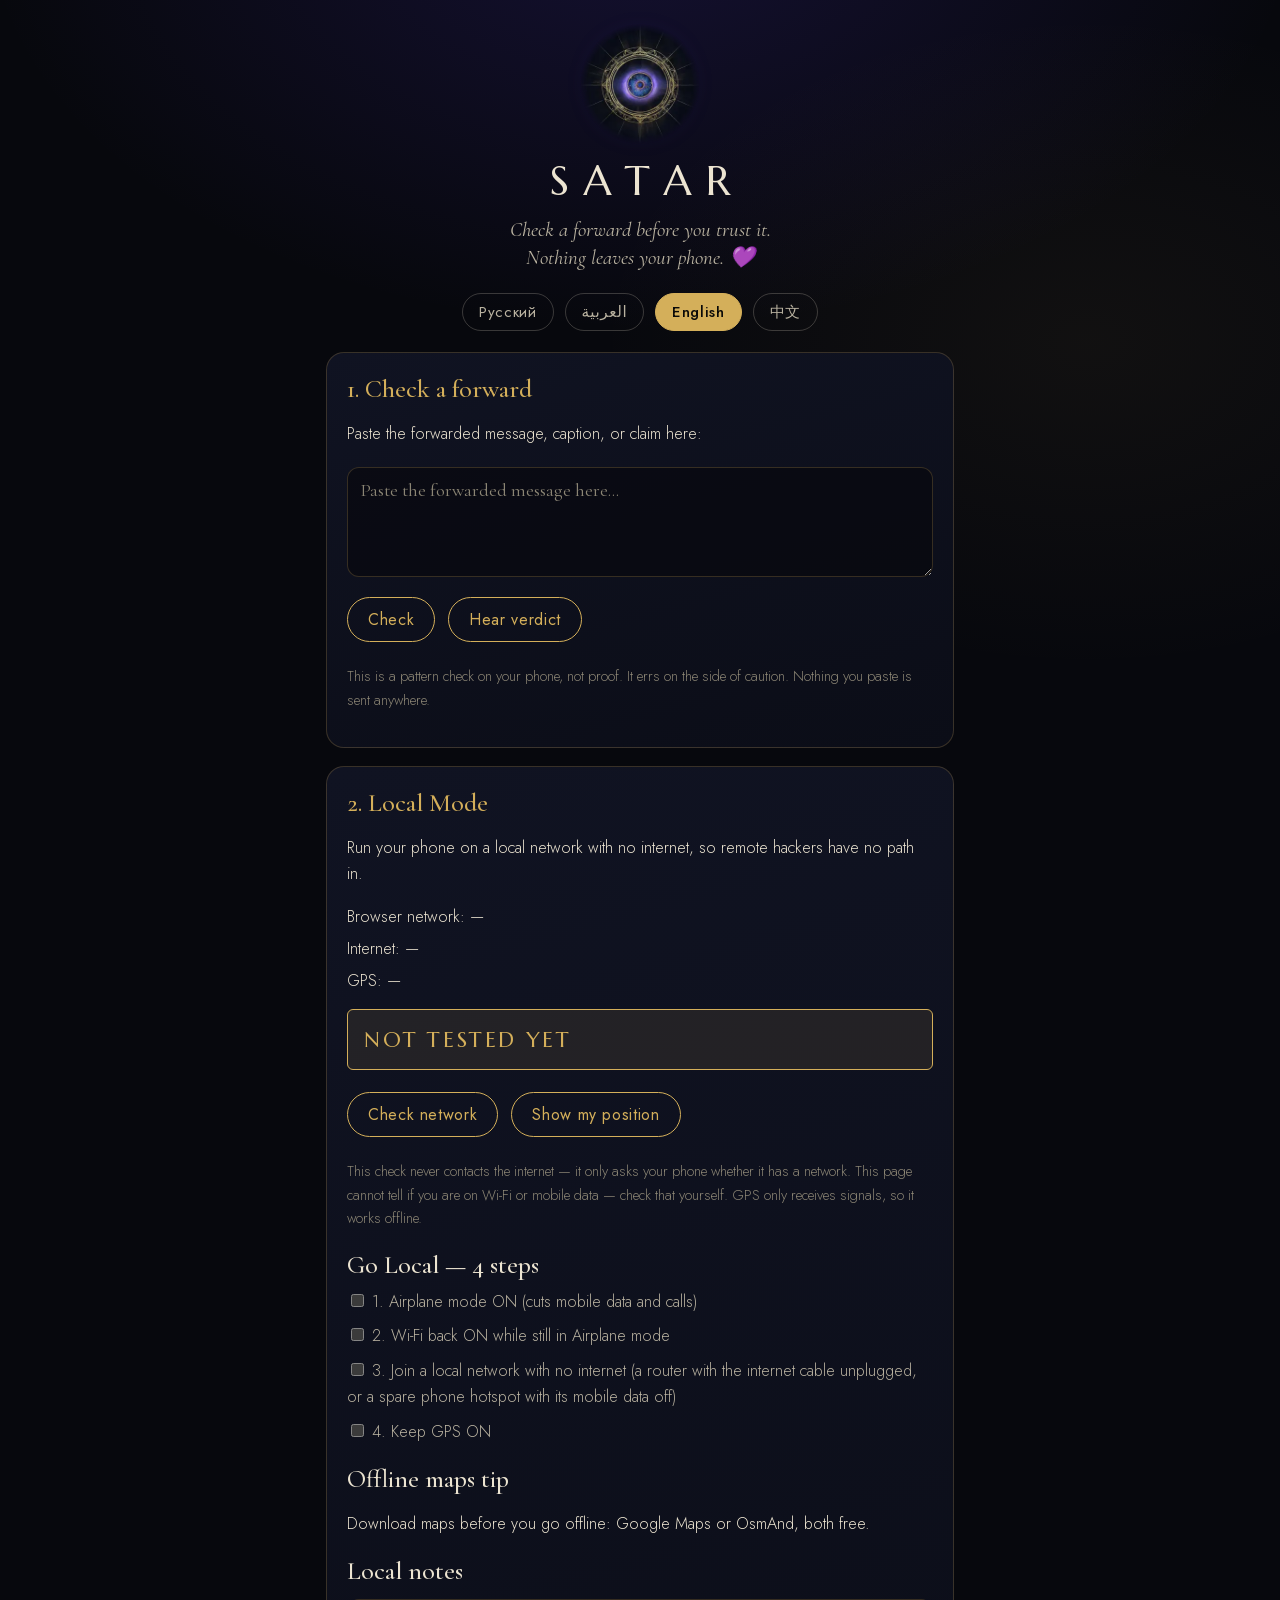
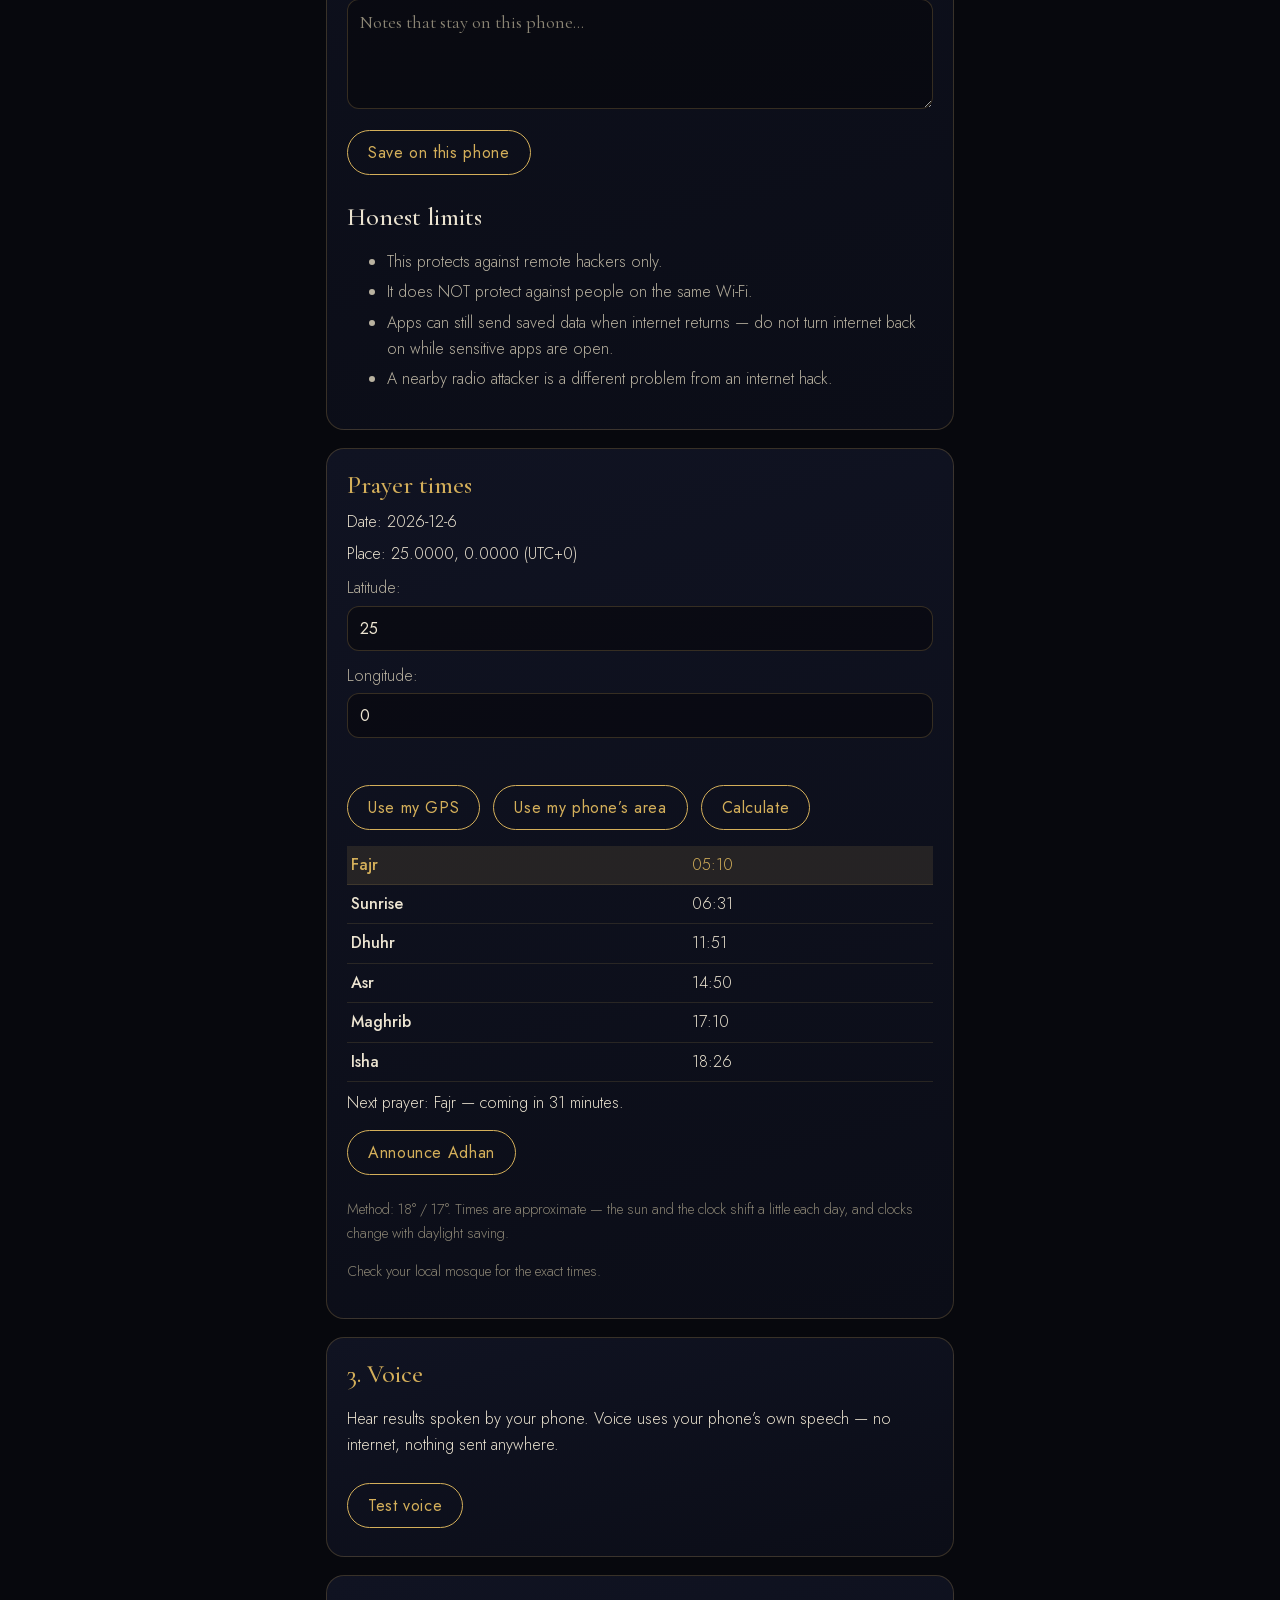
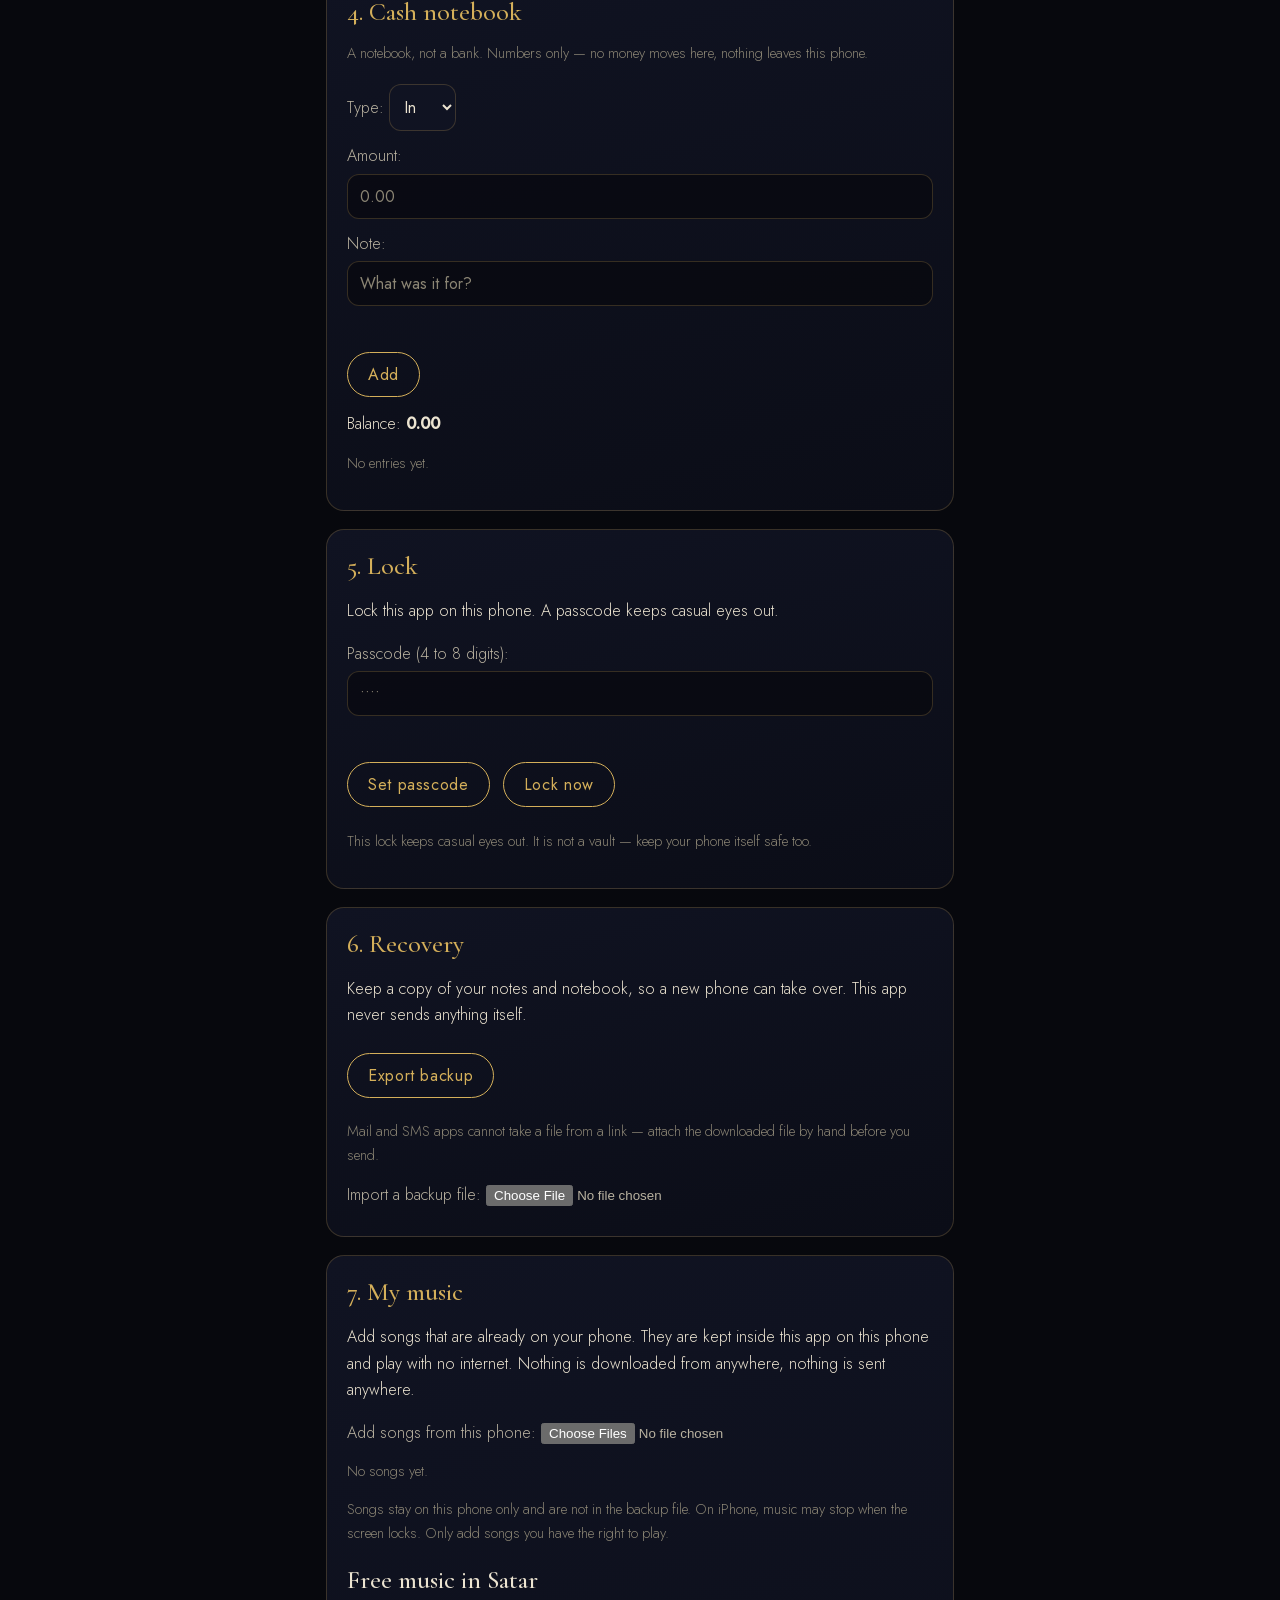
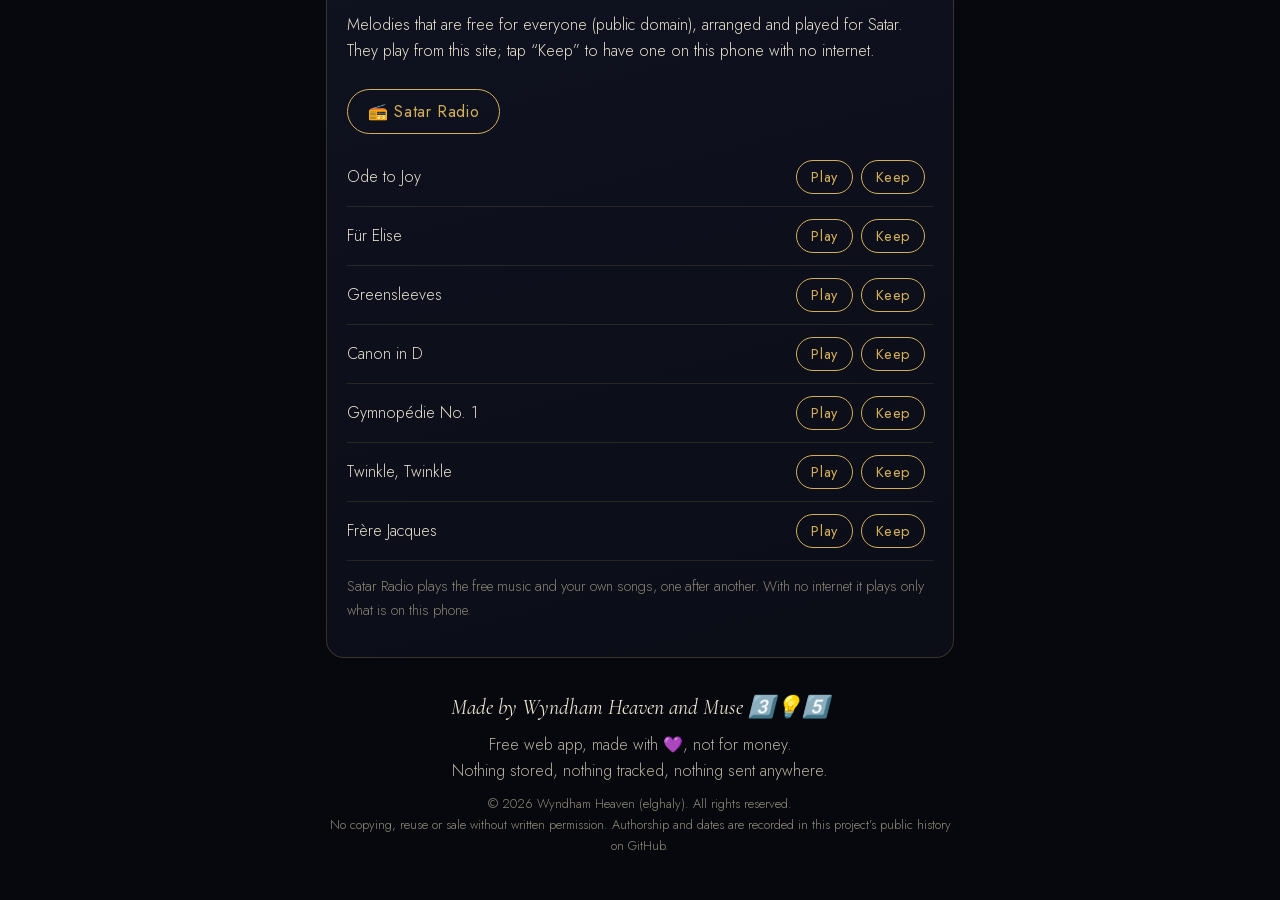
==== v3/index.html @ 28bacacf "Satar: prayer place follows the phone's time zone The prayer and Christian-hours cards started at on" ====
<!DOCTYPE html>
<html lang="en">
<head>
<meta charset="utf-8">
<meta name="viewport" content="width=device-width, initial-scale=1">
<title>Satar</title>
<meta name="theme-color" content="#07080d">
<link rel="stylesheet" href="../fonts/fonts.css">
<link rel="manifest" href="arab.webmanifest">
<link rel="icon" type="image/png" href="../icons/icon-192.png">
<link rel="apple-touch-icon" href="../icons/apple-touch-icon.png">
<meta name="apple-mobile-web-app-title" content="Satar">
<style>
  :root {
    color-scheme: dark;
    --night: #07080d;
    --night-2: #0b0d17;
    --panel: #101322;
    --ivory: #ece4d1;
    --ivory-dim: #b9b2a0;
    --ivory-faint: #8b8574;
    --gold: #d4af5a;
    --gold-deep: #a9853c;
    --gold-hair: rgba(212, 175, 90, 0.34);
    --violet: #9a7bff;
    --violet-deep: #5b3df0;
    --danger: #ff7a66;
    --danger-bg: rgba(229, 72, 77, 0.12);
    --safe: #63cf96;
    --safe-bg: rgba(63, 178, 127, 0.12);
    --serif: "Cormorant Garamond", "Times New Roman", serif;
    --caps: "Marcellus", "Cormorant Garamond", serif;
    --sans: "Jost", "Segoe UI", system-ui, sans-serif;
    --ar: "Amiri", serif;
  }
  * { box-sizing: border-box; }
  ::selection { background: rgba(212, 175, 90, 0.35); color: #fff; }
  body { max-width: 660px; margin: 0 auto; padding: 16px; line-height: 1.65; font-family: var(--sans); font-weight: 300; color: var(--ivory); -webkit-font-smoothing: antialiased;
    background: radial-gradient(1100px 700px at 50% -10%, rgba(91, 61, 240, 0.16), transparent 60%),
      radial-gradient(900px 600px at 85% 38%, rgba(212, 175, 90, 0.05), transparent 55%),
      var(--night); background-attachment: fixed; }
  html[lang="ar"] body { font-family: var(--ar), var(--sans); }
  a { color: var(--gold); }
  h1 { font-family: var(--caps); font-weight: 400; font-size: 2.6rem; letter-spacing: 0.34em; text-indent: 0.34em; text-transform: uppercase; line-height: 1; margin: 16px 0 0; text-align: center; color: var(--ivory); }
  .sub { font-family: var(--serif); font-style: italic; font-size: 1.3rem; line-height: 1.35; color: var(--ivory-dim); text-align: center; margin: 14px auto 0; max-width: 34ch; }
  html[lang="ar"] .sub { font-family: var(--ar); font-style: normal; }
  .emblem { position: relative; width: 120px; height: 120px; margin: 8px auto 0; }
  .emblem::before { content: ""; position: absolute; inset: 6% 10%; border-radius: 50%; background: radial-gradient(circle, rgba(122, 92, 255, 0.4), rgba(91, 61, 240, 0.12) 55%, transparent 72%); filter: blur(14px); }
  .emblem img { position: relative; width: 100%; height: 100%; display: block; border-radius: 50%; -webkit-mask-image: radial-gradient(circle, #000 62%, transparent 71%); mask-image: radial-gradient(circle, #000 62%, transparent 71%); }
  button { font-family: var(--sans); font-size: 1rem; font-weight: 400; letter-spacing: 0.04em; padding: 10px 20px; border-radius: 999px; border: 1px solid var(--gold); background: transparent; color: var(--gold); cursor: pointer; margin: 8px 8px 8px 0; transition: background 0.3s, color 0.3s, border-color 0.3s; }
  button:hover { background: var(--gold); color: #0a0a08; }
  button:focus-visible { outline: 2px solid var(--violet); outline-offset: 3px; }
  button.small { font-size: 0.9rem; padding: 6px 14px; }
  .langbar { text-align: center; margin: 18px 0; }
  .langbar button { font-size: 0.95rem; padding: 7px 16px; margin: 3px; border-color: rgba(236, 228, 209, 0.22); color: var(--ivory-dim); }
  .langbar button:hover { border-color: var(--gold); background: transparent; color: var(--ivory); }
  .langbar button.on { background: var(--gold); border-color: var(--gold); color: #0a0a08; font-weight: 500; }
  section { background: linear-gradient(165deg, var(--panel), var(--night-2)); border: 1px solid rgba(212, 175, 90, 0.22); border-radius: 18px; padding: 20px; margin: 18px 0; }
  h2 { font-family: var(--serif); font-weight: 500; font-size: 1.6rem; line-height: 1.25; margin: 18px 0 8px; color: var(--ivory); }
  section > h2:first-child { margin-top: 0; color: var(--gold); }
  html[lang="ar"] h2 { font-family: var(--ar); font-weight: 400; }
  textarea, input[type=text], input[type=number], input[type=password] { width: 100%; font-family: var(--sans); font-size: 1rem; padding: 10px 12px; border-radius: 12px; border: 1px solid rgba(212, 175, 90, 0.22); background: rgba(7, 8, 13, 0.6); color: var(--ivory); margin: 4px 0; }
  textarea { min-height: 110px; font-family: var(--serif); font-size: 1.15rem; line-height: 1.4; }
  html[lang="ar"] textarea { font-family: var(--ar); }
  textarea:focus, input:focus, select:focus { outline: none; border-color: var(--gold); }
  textarea::placeholder, input::placeholder { color: var(--ivory-faint); }
  select { font-family: var(--sans); font-size: 1rem; padding: 10px; border-radius: 12px; border: 1px solid rgba(212, 175, 90, 0.22); background: var(--panel); color: var(--ivory); margin: 4px 0; }
  .verdict { font-family: var(--caps); font-size: 1.35rem; letter-spacing: 0.12em; padding: 12px 16px; border: 1.5px solid currentColor; border-radius: 6px; margin: 14px 0; }
  .verdict > div + div { font-family: var(--serif); letter-spacing: 0; color: var(--ivory); }
  html[lang="ar"] .verdict, html[lang="ar"] .verdict > div + div { font-family: var(--ar); letter-spacing: 0; }
  .danger { color: var(--danger); background: var(--danger-bg); }
  .unknown { color: var(--gold); background: rgba(212, 175, 90, 0.1); }
  .safe { color: var(--safe); background: var(--safe-bg); }
  .chip { display: inline-block; font-family: var(--sans); font-size: 0.95rem; font-weight: 400; letter-spacing: 0; padding: 2px 10px; margin: 4px 4px 0 0; border-radius: 999px; border: 1px solid currentColor; }
  .note { font-size: 0.9rem; color: var(--ivory-faint); }
  .row { margin: 6px 0; }
  label { display: block; margin: 8px 0; color: var(--ivory-dim); }
  li { color: var(--ivory-dim); margin: 4px 0; }
  table { width: 100%; border-collapse: collapse; margin: 8px 0; }
  td { padding: 6px 4px; border-bottom: 1px solid rgba(212, 175, 90, 0.14); }
  td.t { font-weight: 500; }
  tr.next td { background: rgba(212, 175, 90, 0.12); color: var(--gold); }
  .cashrow { display: flex; justify-content: space-between; gap: 8px; padding: 6px 0; border-bottom: 1px solid rgba(212, 175, 90, 0.14); }
  .in { color: var(--safe); } .out { color: var(--danger); }
  .songrow { display: flex; align-items: center; justify-content: space-between; gap: 8px; padding: 4px 0; border-bottom: 1px solid rgba(212, 175, 90, 0.14); }
  .songrow span { overflow-wrap: anywhere; }
  audio { width: 100%; margin: 8px 0; }
  footer { text-align: center; margin: 32px 0 8px; color: var(--ivory-dim); }
  footer > div:first-child { font-family: var(--serif); font-style: italic; font-size: 1.35rem; color: var(--ivory); margin-bottom: 6px; }
  .licfoot { text-align: center; font-size: 0.8rem; color: var(--ivory-faint); margin: 6px 0 28px; }
  #lockOverlay { display: none; position: fixed; inset: 0; z-index: 99; background: rgba(7, 8, 13, 0.97); align-items: center; justify-content: center; }
  #lockOverlay.open { display: flex; }
  #lockBox { background: linear-gradient(165deg, var(--panel), var(--night-2)); border: 1px solid rgba(212, 175, 90, 0.3); border-radius: 18px; padding: 24px; max-width: 360px; width: 90%; text-align: center; }
  #lockBox h2 { font-family: var(--caps); font-weight: 400; letter-spacing: 0.3em; text-transform: uppercase; color: var(--ivory); }
  #lockBox input { text-align: center; font-size: 1.4rem; letter-spacing: 0.4em; }
  .draftbanner { background: rgba(212, 175, 90, 0.14); color: var(--gold); border: 1px solid var(--gold-hair); border-radius: 12px; padding: 10px; text-align: center; margin: 12px 0; font-family: var(--caps); letter-spacing: 0.12em; }
  @media (prefers-reduced-motion: reduce) { button { transition: none; } }
</style>
</head>
<body>
<div class="emblem"><img src="../icons/eye-256.webp" alt="" width="120" height="120"></div>
<h1>Satar</h1>
<p class="sub" data-t="sub"></p>
<div class="langbar">
  <button type="button" data-lang="ru" id="langRu">Русский</button>
  <button type="button" data-lang="ar" id="langAr">العربية</button>
  <button type="button" data-lang="en" id="langEn">English</button>
  <button type="button" data-lang="zh" id="langZh">中文</button>
</div>

<section>
  <h2 data-t="checkTitle"></h2>
  <p data-t="checkHint"></p>
  <textarea id="fwd" data-ph="checkPh"></textarea>
  <br>
  <button type="button" id="checkBtn" data-t="checkBtn"></button>
  <button type="button" id="hearBtn" data-t="hearBtn"></button>
  <div id="result"></div>
  <p class="note" data-t="checkNote"></p>
</section>

<section>
  <h2 data-t="localTitle"></h2>
  <p data-t="localIntro"></p>
  <div class="row"><span data-t="netLabel"></span> <span id="netStatus">—</span></div>
  <div class="row"><span data-t="inetLabel"></span> <span id="inetStatus">—</span></div>
  <div class="row"><span data-t="gpsLabel"></span> <span id="gpsStatus">—</span></div>
  <div id="badge" class="verdict unknown">—</div>
  <button type="button" id="testBtn" data-t="testBtn"></button>
  <button type="button" id="gpsBtn" data-t="gpsBtn"></button>
  <p class="note" data-t="localNote"></p>

  <h2 data-t="goLocal"></h2>
  <label><input type="checkbox"> <span data-t="step1"></span></label>
  <label><input type="checkbox"> <span data-t="step2"></span></label>
  <label><input type="checkbox"> <span data-t="step3"></span></label>
  <label><input type="checkbox"> <span data-t="step4"></span></label>

  <h2 data-t="mapsTitle"></h2>
  <p data-t="mapsText"></p>

  <h2 data-t="notesTitle"></h2>
  <textarea id="notes" data-ph="notesPh"></textarea>
  <br>
  <button type="button" id="saveNotesBtn" data-t="notesSave"></button>
  <span id="notesMsg"></span>

  <h2 data-t="limitsTitle"></h2>
  <ul>
    <li data-t="lim1"></li>
    <li data-t="lim2"></li>
    <li data-t="lim3"></li>
    <li data-t="lim4"></li>
  </ul>
</section>

<!-- PRAYER-SECTION-START -->
<section id="prayerSection">
  <h2 data-t="pTitle"></h2>
  <div class="row"><span data-t="pDate"></span> <span id="pDateText">—</span></div>
  <div class="row"><span data-t="pLoc"></span> <span id="pLocText">—</span></div>
  <label><span data-t="pLat"></span> <input type="number" id="pLat" step="0.0001" value="30.0444"></label>
  <label><span data-t="pLon"></span> <input type="number" id="pLon" step="0.0001" value="31.2357"></label>
  <br>
  <button type="button" id="pGpsBtn" data-t="pGPS"></button>
  <button type="button" id="pCairoBtn" data-t="pCairo"></button>
  <button type="button" id="pCalcBtn" data-t="pCalc"></button>
  <table id="pTable"></table>
  <div id="pNext" class="row"></div>
  <button type="button" id="pSpeakBtn" data-t="pAnnounce"></button>
  <p class="note" data-t="pMethod"></p>
  <p class="note" data-t="pMosque"></p>
</section>
<!-- PRAYER-SECTION-END -->

<section>
  <h2 data-t="voiceTitle"></h2>
  <p data-t="voiceText"></p>
  <button type="button" id="voiceTestBtn" data-t="voiceTest"></button>
</section>

<section>
  <h2 data-t="nbTitle"></h2>
  <p class="note" data-t="nbHint"></p>
  <label><span data-t="nbType"></span>
    <select id="nbType">
      <option value="in" data-t="nbIn"></option>
      <option value="out" data-t="nbOut"></option>
    </select>
  </label>
  <label><span data-t="nbAmt"></span> <input type="number" id="nbAmt" step="0.01" min="0" placeholder="0.00"></label>
  <label><span data-t="nbNote"></span> <input type="text" id="nbNote" data-ph="nbNotePh"></label>
  <br>
  <button type="button" id="nbAddBtn" data-t="nbAdd"></button>
  <div class="row"><span data-t="nbBal"></span> <b id="nbBal">0.00</b></div>
  <div id="nbList"></div>
  <p class="note" id="nbEmpty" data-t="nbEmpty"></p>
</section>

<section>
  <h2 data-t="lockTitle"></h2>
  <p data-t="lockText"></p>
  <label><span data-t="lockPass"></span> <input type="password" id="lockPass" inputmode="numeric" autocomplete="off" placeholder="••••"></label>
  <br>
  <button type="button" id="lockSetBtn" data-t="lockSet"></button>
  <button type="button" id="lockFaceBtn" data-t="lockFace" style="display:none"></button>
  <button type="button" id="lockNowBtn" data-t="lockNow"></button>
  <div class="row" id="lockMsg"></div>
  <p class="note" data-t="lockNote"></p>
</section>

<section>
  <h2 data-t="recTitle"></h2>
  <p data-t="recText"></p>
  <button type="button" id="recExportBtn" data-t="recExport"></button>
  <a id="recMailLink" href="#" style="display:none"><button type="button" data-t="recMail"></button></a>
  <a id="recSmsLink" href="#" style="display:none"><button type="button" data-t="recSms"></button></a>
  <div class="row" id="recMsg"></div>
  <p class="note" data-t="recAttach"></p>
  <label><span data-t="recImport"></span> <input type="file" id="recFile" accept=".json,application/json"></label>
  <div class="row" id="recImportMsg"></div>
</section>

<section>
  <h2 data-t="musTitle"></h2>
  <p data-t="musText"></p>
  <label><span data-t="musAdd"></span> <input type="file" id="musFile" accept="audio/*" multiple></label>
  <div class="row" id="musMsg"></div>
  <audio id="musPlayer" controls preload="none" style="display:none"></audio>
  <div id="musList"></div>
  <p class="note" id="musEmpty" data-t="musEmpty"></p>
  <p class="note" data-t="musNote"></p>

  <h2 data-t="freeTitle"></h2>
  <p data-t="freeText"></p>
  <button type="button" id="radioBtn" data-t="radioBtn"></button>
  <button type="button" id="radioStopBtn" class="small" data-t="radioStop" style="display:none"></button>
  <div class="row" id="radioNow"></div>
  <div id="freeList"></div>
  <p class="note" data-t="radioNote"></p>
</section>

<footer>
  <div>Made by Wyndham Heaven and Muse 3️⃣💡5️⃣</div>
  <div data-t="footFree"></div>
  <div data-t="footNothing"></div>
</footer>

<div class="licfoot">
  <div data-t="footLicense"></div>
  <div data-t="footWarn"></div>
</div>

<div id="lockOverlay">
  <div id="lockBox">
    <div class="emblem"><img src="../icons/eye-256.webp" alt="" width="120" height="120"></div>
    <h2>Satar</h2>
    <p data-t="lockEnter"></p>
    <input type="password" id="unlockPass" inputmode="numeric" autocomplete="off" placeholder="••••">
    <br>
    <button type="button" id="unlockBtn" data-t="lockUnlock"></button>
    <button type="button" id="unlockFaceBtn" data-t="lockFace" style="display:none"></button>
    <div class="row" id="unlockMsg"></div>
    <p><a href="#" id="lockForgotLink" data-t="lockForgot"></a></p>
  </div>
</div>

<script>
function el(id) { return document.getElementById(id); }
function $(sel) { return document.querySelector(sel); }
function esc(s) { return String(s).replace(/&/g, '&amp;').replace(/</g, '&lt;').replace(/>/g, '&gt;'); }

var LANG = 'en';
var LANGS = { ru: 'ru-RU', ar: 'ar-EG', en: 'en-US', zh: 'zh-CN' };

var I18N = {
en: {
sub: 'Check a forward before you trust it. Nothing leaves your phone. 💜',
checkTitle: '1. Check a forward', checkHint: 'Paste the forwarded message, caption, or claim here:',
checkPh: 'Paste the forwarded message here...', checkBtn: 'Check', hearBtn: 'Hear verdict',
checkNote: 'This is a pattern check on your phone, not proof. It errs on the side of caution. Nothing you paste is sent anywhere.',
pasteFirst: 'PASTE FIRST', pasteFirstR: 'Nothing pasted yet.', pasteFirstA: 'Paste the forwarded message above, then tap Check.',
vDanger: 'DANGEROUS', vUnknown: 'UNKNOWN', vSafe: 'NO WARNING SIGNS FOUND',
rCode: 'It asks for a code or password.', aCode: 'Never send a code to anyone, ever. Delete it.',
rLinkUrg: 'A link plus urgency is the classic trap.', aLinkUrg: 'Do not tap the link. Check with the sender on a different channel first.',
rMoney: 'It promises money or a prize, or asks for payment.', aMoney: 'Do not pay, do not tap. Ask the sender directly.',
rLink: 'It has a link or asks you to act, and I cannot verify it offline.', aLink: 'Do not tap yet. Check with the sender on a different channel first.',
rSafe: 'No link, no code request, no money or prize found. This does not prove it is true — it only means the usual trap signs are missing.', aSafe: 'Still: if it later asks you to do something, check first.',
localTitle: '2. Local Mode', localIntro: 'Run your phone on a local network with no internet, so remote hackers have no path in.',
netLabel: 'Browser network:', inetLabel: 'Internet:', gpsLabel: 'GPS:',
badgeNew: 'NOT TESTED YET', testBtn: 'Check network', gpsBtn: 'Show my position',
netOnline: 'Browser says: online', netOffline: 'Browser says: offline', netUnavail: 'Browser network status unavailable.',
inetOff: 'No network — no internet path in.', inetOn: 'Your phone has a network. This page does not contact the internet, so it cannot tell if that network reaches it. To check: open any website in your browser — if it loads, internet is on.',
badgeOff: 'NO NETWORK', badgeOn: 'NETWORK ON — CHECK INTERNET YOURSELF',
gpsUnavail: 'GPS is not available here. Open this page over https for GPS.', gpsWait: 'Waiting for GPS...',
gpsNeed: 'GPS needs permission. It only receives signals, so it works offline.', gpsFail: 'GPS check failed. It only receives signals, so it works offline.',
localNote: 'This check never contacts the internet — it only asks your phone whether it has a network. This page cannot tell if you are on Wi-Fi or mobile data — check that yourself. GPS only receives signals, so it works offline.',
goLocal: 'Go Local — 4 steps', step1: '1. Airplane mode ON (cuts mobile data and calls)', step2: '2. Wi-Fi back ON while still in Airplane mode', step3: '3. Join a local network with no internet (a router with the internet cable unplugged, or a spare phone hotspot with its mobile data off)', step4: '4. Keep GPS ON',
mapsTitle: 'Offline maps tip', mapsText: 'Download maps before you go offline: Google Maps or OsmAnd, both free.',
notesTitle: 'Local notes', notesPh: 'Notes that stay on this phone...', notesSave: 'Save on this phone', notesSaved: 'Saved on this phone.', notesFail: 'Could not save on this phone (storage blocked).',
limitsTitle: 'Honest limits', lim1: 'This protects against remote hackers only.', lim2: 'It does NOT protect against people on the same Wi-Fi.', lim3: 'Apps can still send saved data when internet returns — do not turn internet back on while sensitive apps are open.', lim4: 'A nearby radio attacker is a different problem from an internet hack.',
voiceTitle: '3. Voice', voiceText: 'Hear results spoken by your phone. Voice uses your phone’s own speech — no internet, nothing sent anywhere.', voiceTest: 'Test voice', voiceSample: 'This is Satar. Check a forward before you trust it.',
nbTitle: '4. Cash notebook', nbHint: 'A notebook, not a bank. Numbers only — no money moves here, nothing leaves this phone.',
nbType: 'Type:', nbIn: 'In', nbOut: 'Out', nbAmt: 'Amount:', nbNote: 'Note:', nbNotePh: 'What was it for?',
nbAdd: 'Add', nbBal: 'Balance:', nbEmpty: 'No entries yet.', nbDel: 'Delete',
lockTitle: '5. Lock', lockText: 'Lock this app on this phone. A passcode keeps casual eyes out.',
lockPass: 'Passcode (4 to 8 digits):', lockSet: 'Set passcode', lockSetOk: 'Passcode set. This app will ask for it next time it opens.',
lockFace: 'Use Face ID', lockFaceOk: 'Face ID is set up for this app on this device.', lockFaceNo: 'Face ID is not available here — use your passcode.',
lockNow: 'Lock now', lockUnlock: 'Unlock', lockEnter: 'Enter your passcode to open Satar.',
lockWrong: 'Wrong passcode. Try again.', lockForgot: 'Forgot passcode? Clear the lock (your notes and notebook stay).',
lockForgotOk: 'Lock cleared. Your notes and notebook are still here.', lockNote: 'This lock keeps casual eyes out. It is not a vault — keep your phone itself safe too.',
recTitle: '6. Recovery', recText: 'Keep a copy of your notes and notebook, so a new phone can take over. This app never sends anything itself.',
recExport: 'Export backup', recExported: 'Backup downloaded. Send this file yourself with your own mail or SMS app.',
recMail: 'Open mail app', recSms: 'Open SMS app', recAttach: 'Mail and SMS apps cannot take a file from a link — attach the downloaded file by hand before you send.',
recImport: 'Import a backup file:', recImported: 'Backup loaded. Your notes and notebook are back.', recBad: 'That file is not a Satar backup. Nothing changed.',
footFree: 'Free web app, made with 💜, not for money.', footNothing: 'Nothing stored, nothing tracked, nothing sent anywhere.', footLicense: '© 2026 Wyndham Heaven (elghaly). All rights reserved.', footWarn: 'No copying, reuse or sale without written permission. Authorship and dates are recorded in this project’s public history on GitHub.', whatToDo: 'What to do:', whyWords: 'Words that raised this:',
musTitle: '7. My music', musText: 'Add songs that are already on your phone. They are kept inside this app on this phone and play with no internet. Nothing is downloaded from anywhere, nothing is sent anywhere.',
musAdd: 'Add songs from this phone:', musEmpty: 'No songs yet.', musPlay: 'Play', musDel: 'Delete', musAdded: 'Songs added: {n}.',
musFail: 'Some files could not be added (not a song, or storage is full).', musNo: 'Music storage is not available in this browser.',
musNote: 'Songs stay on this phone only and are not in the backup file. On iPhone, music may stop when the screen locks. Only add songs you have the right to play.',
freeTitle: 'Free music in Satar', freeText: 'Melodies that are free for everyone (public domain), arranged and played for Satar. They play from this site; tap “Keep” to have one on this phone with no internet.',
musKeep: 'Keep', musKept: 'Kept on this phone.', musNeedNet: 'Not on this phone yet. Connect once and tap “Keep”.',
radioBtn: '📻 Satar Radio', radioStop: 'Stop', radioNow: 'Now playing:', radioEmpty: 'Nothing to play yet.',
radioNote: 'Satar Radio plays the free music and your own songs, one after another. With no internet it plays only what is on this phone.',
recMailBody: 'Satar backup — I will attach the downloaded satar-backup.json file by hand.',
recSmsBody: 'Satar backup — I will attach the downloaded file by hand.'
},
ar: {
sub: 'تحقق من الرسالة قبل أن تثق بها. لا شيء يغادر هاتفك. 💜',
checkTitle: '١. تحقق من رسالة', checkHint: 'الصق الرسالة أو التعليق أو الادعاء هنا:',
checkPh: 'الصق الرسالة هنا...', checkBtn: 'تحقق', hearBtn: 'اسمع النتيجة',
checkNote: 'هذا فحص أنماط على هاتفك، وليس دليلاً. وهو يميل إلى الحذر. لا شيء مما تلصقه يُرسل إلى أي مكان.',
pasteFirst: 'الصق أولاً', pasteFirstR: 'لم يتم لصق شيء بعد.', pasteFirstA: 'الصق الرسالة أعلاه ثم اضغط تحقق.',
vDanger: 'خطير', vUnknown: 'غير معروف', vSafe: 'لا توجد علامات تحذير',
rCode: 'يطلب رمزاً أو كلمة مرور.', aCode: 'لا ترسل رمزاً لأي شخص أبداً. احذفها.',
rLinkUrg: 'رابط مع استعجال — هذا هو الفخ المعتاد.', aLinkUrg: 'لا تضغط على الرابط. تحقق مع المرسل عبر قناة أخرى أولاً.',
rMoney: 'يعد بمال أو جائزة، أو يطلب دفعاً.', aMoney: 'لا تدفع ولا تضغط. اسأل المرسل مباشرة.',
rLink: 'فيه رابط أو يطلب منك فعلاً، ولا أستطيع التحقق منه دون إنترنت.', aLink: 'لا تضغط بعد. تحقق مع المرسل عبر قناة أخرى أولاً.',
rSafe: 'لم يُعثر على رابط ولا طلب رمز ولا مال أو جائزة. هذا لا يثبت أنها صحيحة — يعني فقط أن علامات الفخ المعتادة غير موجودة.', aSafe: 'مع ذلك: إذا طلب منك لاحقاً فعل شيء، تحقق أولاً.',
localTitle: '٢. الوضع المحلي', localIntro: 'شغّل هاتفك على شبكة محلية بلا إنترنت، حتى لا يجد المخترقون البعيدون طريقاً إليه.',
netLabel: 'شبكة المتصفح:', inetLabel: 'الإنترنت:', gpsLabel: 'نظام تحديد المواقع:',
badgeNew: 'لم يتم الاختبار بعد', testBtn: 'افحص الشبكة', gpsBtn: 'أظهر موقعي',
netOnline: 'المتصفح يقول: متصل', netOffline: 'المتصفح يقول: غير متصل', netUnavail: 'حالة شبكة المتصفح غير متاحة.',
inetOff: 'لا شبكة — لا طريق إنترنت إلى الداخل.', inetOn: 'هاتفك متصل بشبكة. هذه الصفحة لا تتصل بالإنترنت، لذلك لا تعرف هل هذه الشبكة تصل إليه. للتحقق: افتح أي موقع في متصفحك — إذا فُتح، فالإنترنت يعمل.',
badgeOff: 'لا شبكة', badgeOn: 'الشبكة متصلة — تحقق من الإنترنت بنفسك',
gpsUnavail: 'نظام تحديد المواقع غير متاح هنا. افتح الصفحة عبر https لنظام تحديد المواقع.', gpsWait: 'بانتظار نظام تحديد المواقع...',
gpsNeed: 'نظام تحديد المواقع يحتاج إذناً. وهو يستقبل الإشارات فقط، فيعمل دون إنترنت.', gpsFail: 'فشل فحص نظام تحديد المواقع. وهو يستقبل الإشارات فقط، فيعمل دون إنترنت.',
localNote: 'هذا الفحص لا يتصل بالإنترنت أبداً — يسأل هاتفك فقط هل لديه شبكة. هذه الصفحة لا تعرف هل أنت على Wi-Fi أم بيانات الهاتف — تحقق بنفسك. نظام تحديد المواقع يستقبل الإشارات فقط، فيعمل دون إنترنت.',
goLocal: 'اذهب محلياً — ٤ خطوات', step1: '١. وضع الطيران مفعّل (يقطع البيانات والمكالمات)', step2: '٢. أعد تشغيل Wi-Fi وأنت ما زلت في وضع الطيران', step3: '٣. انضم إلى شبكة محلية بلا إنترنت (موجه بلا كابل إنترنت، أو نقطة اتصال من هاتف آخر بلا بيانات)', step4: '٤. أبقِ نظام تحديد المواقع مفعّلاً',
mapsTitle: 'نصيحة الخرائط دون إنترنت', mapsText: 'حمّل الخرائط قبل أن تنقطع عن الإنترنت: خرائط Google أو OsmAnd، وكلاهما مجاني.',
notesTitle: 'ملاحظات محلية', notesPh: 'ملاحظات تبقى على هذا الهاتف...', notesSave: 'احفظ على هذا الهاتف', notesSaved: 'تم الحفظ على هذا الهاتف.', notesFail: 'تعذر الحفظ على هذا الهاتف (التخزين محظور).',
limitsTitle: 'حدود صريحة', lim1: 'هذا يحمي من المخترقين البعيدين فقط.', lim2: 'لا يحمي من أشخاص على نفس شبكة Wi-Fi.', lim3: 'التطبيقات قد ترسل بيانات محفوظة عند عودة الإنترنت — لا تعيد تشغيل الإنترنت وتطبيقات حساسة مفتوحة.', lim4: 'مهاجم راديو قريب مشكلة مختلفة عن اختراق الإنترنت.',
voiceTitle: '٣. الصوت', voiceText: 'اسمع النتائج بصوت هاتفك نفسه. الصوت يستخدم نطق هاتفك — بلا إنترنت، ولا شيء يُرسل إلى أي مكان.', voiceTest: 'جرّب الصوت', voiceSample: 'هذا ستار. تحقق من الرسالة قبل أن تثق بها.',
nbTitle: '٤. دفتر النقد', nbHint: 'دفتر ملاحظات، وليس بنكاً. أرقام فقط — لا مال يتحرك هنا، ولا شيء يغادر هذا الهاتف.',
nbType: 'النوع:', nbIn: 'دخل', nbOut: 'خرج', nbAmt: 'المبلغ:', nbNote: 'ملاحظة:', nbNotePh: 'ما كان هذا؟',
nbAdd: 'أضف', nbBal: 'الرصيد:', nbEmpty: 'لا إدخالات بعد.', nbDel: 'احذف',
lockTitle: '٥. القفل', lockText: 'اقفل هذا التطبيق على هذا الهاتف. رمز المرور يبعد العيون العابرة.',
lockPass: 'رمز المرور (٤ إلى ٨ أرقام):', lockSet: 'عيّن رمز المرور', lockSetOk: 'تم تعيين رمز المرور. سيطلبه التطبيق عند فتحه المرة القادمة.',
lockFace: 'استخدم Face ID', lockFaceOk: 'تم إعداد Face ID لهذا التطبيق على هذا الجهاز.', lockFaceNo: 'Face ID غير متاح هنا — استخدم رمز المرور.',
lockNow: 'اقفل الآن', lockUnlock: 'افتح', lockEnter: 'أدخل رمز المرور لفتح ستار.',
lockWrong: 'رمز مرور خاطئ. حاول مجدداً.', lockForgot: 'نسيت رمز المرور؟ امسح القفل (ملاحظاتك ودفترك يبقيان).',
lockForgotOk: 'تم مسح القفل. ملاحظاتك ودفترك ما زالا هنا.', lockNote: 'هذا القفل يبعد العيون العابرة. وهو ليس خزنة — حافظ على هاتفك نفسه آمناً أيضاً.',
recTitle: '٦. الاستعادة', recText: 'احتفظ بنسخة من ملاحظاتك ودفترك، حتى يتسلمها هاتف جديد. هذا التطبيق نفسه لا يرسل شيئاً أبداً.',
recExport: 'صدّر نسخة', recExported: 'تم تنزيل النسخة. أرسل هذا الملف بنفسك بتطبيق بريدك أو رسائلك.',
recMail: 'افتح تطبيق البريد', recSms: 'افتح تطبيق الرسائل', recAttach: 'تطبيقات البريد والرسائل لا تأخذ ملفاً من رابط — أرفق الملف المنزّل بيدك قبل الإرسال.',
recImport: 'استورد ملف نسخة:', recImported: 'تم تحميل النسخة. ملاحظاتك ودفترك عادا.', recBad: 'هذا الملف ليس نسخة ستار. لم يتغير شيء.',
footFree: 'تطبيق ويب مجاني، صُنع بـ 💜، وليس للمال.', footNothing: 'لا شيء مخزّن، لا شيء متتبّع، لا شيء مرسَل إلى أي مكان.', footLicense: '© 2026 Wyndham Heaven (elghaly). جميع الحقوق محفوظة.', footWarn: 'يُمنع النسخ أو إعادة الاستخدام أو البيع إلا بإذن كتابي. اسم المؤلف والتواريخ مسجّلة في السجل العام لهذا المشروع على GitHub.', whatToDo: 'ما يجب فعله:', whyWords: 'الكلمات التي أثارت هذا التنبيه:',
musTitle: '٧. موسيقاي', musText: 'أضف أغاني موجودة بالفعل على هاتفك. تُحفظ داخل هذا التطبيق على هذا الهاتف وتعمل بلا إنترنت. لا شيء يُنزَّل من أي مكان، ولا شيء يُرسل إلى أي مكان.',
musAdd: 'أضف أغاني من هذا الهاتف:', musEmpty: 'لا أغاني بعد.', musPlay: 'شغّل', musDel: 'احذف', musAdded: 'أغانٍ أضيفت: {n}.',
musFail: 'تعذرت إضافة بعض الملفات (ليست أغنية، أو التخزين ممتلئ).', musNo: 'تخزين الموسيقى غير متاح في هذا المتصفح.',
musNote: 'الأغاني تبقى على هذا الهاتف فقط وليست في ملف النسخة الاحتياطية. على آيفون قد تتوقف الموسيقى عند قفل الشاشة. أضف فقط أغاني يحق لك تشغيلها.',
freeTitle: 'موسيقى مجانية في ستار', freeText: 'ألحان حرّة للجميع (ملكية عامة)، وُزّعت وعُزفت لستار. تُشغَّل من هذا الموقع؛ اضغط «احفظ» لتبقى على هذا الهاتف وتعمل بلا إنترنت.',
musKeep: 'احفظ', musKept: 'حُفظت على هذا الهاتف.', musNeedNet: 'ليست على هذا الهاتف بعد. اتصل بالإنترنت مرة واضغط «احفظ».',
radioBtn: '📻 راديو ستار', radioStop: 'إيقاف', radioNow: 'يُشغَّل الآن:', radioEmpty: 'لا يوجد ما يُشغَّل بعد.',
radioNote: 'راديو ستار يشغّل الموسيقى المجانية وأغانيك واحدة بعد الأخرى. بلا إنترنت يشغّل فقط ما هو محفوظ على هذا الهاتف.',
recMailBody: 'نسخة ستار الاحتياطية — سأرفق ملف satar-backup.json المنزّل بنفسي.',
recSmsBody: 'نسخة ستار الاحتياطية — سأرفق الملف المنزّل بنفسي.'
},
zh: {
sub: '转发之前先核查。任何内容都不会离开你的手机。💜',
checkTitle: '1. 核查转发', checkHint: '把转发的消息、说明或说法粘贴在这里：',
checkPh: '把转发的消息粘贴在这里...', checkBtn: '核查', hearBtn: '听结果',
checkNote: '这是手机上的模式检查，不是证明。它偏向谨慎。你粘贴的任何内容都不会被发送到任何地方。',
pasteFirst: '请先粘贴', pasteFirstR: '还没有粘贴任何内容。', pasteFirstA: '先在上面粘贴转发的消息，然后点核查。',
vDanger: '危险', vUnknown: '未知', vSafe: '未发现危险迹象',
rCode: '它索要验证码或密码。', aCode: '永远不要把验证码发给任何人。删掉它。',
rLinkUrg: '链接加催促，就是经典陷阱。', aLinkUrg: '不要点链接。先通过另一个渠道向发件人核实。',
rMoney: '它承诺金钱或奖品，或要求付款。', aMoney: '不要付款，不要点击。直接问发件人。',
rLink: '它有链接或要求你行动，而我离线无法核实。', aLink: '先不要点。先通过另一个渠道向发件人核实。',
rSafe: '没有发现链接、索要验证码、金钱或奖品。这不能证明它是真的——只说明常见的陷阱迹象没有出现。', aSafe: '不过：如果它之后要求你做什么，先核查。',
localTitle: '2. 本地模式', localIntro: '让你的手机运行在没有互联网的本地网络上，这样远程黑客就没有入口。',
netLabel: '浏览器网络：', inetLabel: '互联网：', gpsLabel: '定位：',
badgeNew: '尚未测试', testBtn: '检查网络', gpsBtn: '显示我的位置',
netOnline: '浏览器说：在线', netOffline: '浏览器说：离线', netUnavail: '浏览器网络状态不可用。',
inetOff: '没有网络——没有互联网入口。', inetOn: '你的手机连着一个网络。本页不联系互联网，所以无法判断这个网络是否通向互联网。检查方法：在浏览器里打开任意网站——能打开，就说明互联网是通的。',
badgeOff: '没有网络', badgeOn: '网络已连接——请自己检查互联网',
gpsUnavail: '这里没有定位。请用 https 打开本页以使用定位。', gpsWait: '等待定位...',
gpsNeed: '定位需要许可。它只接收信号，所以离线也能工作。', gpsFail: '定位检查失败。它只接收信号，所以离线也能工作。',
localNote: '这个检查从不联系互联网——它只询问你的手机是否有网络。本页无法判断你用的是 Wi-Fi 还是移动数据——请自己检查。定位只接收信号，所以离线也能工作。',
goLocal: '本地化——4 步', step1: '1. 打开飞行模式（切断移动数据和通话）', step2: '2. 保持飞行模式，重新打开 Wi-Fi', step3: '3. 加入一个没有互联网的本地网络（拔掉网线的路由器，或关闭移动数据的备用手机热点）', step4: '4. 保持定位开启',
mapsTitle: '离线地图提示', mapsText: '离线之前先下载地图：Google 地图或 OsmAnd，都是免费的。',
notesTitle: '本地笔记', notesPh: '只留在这部手机上的笔记...', notesSave: '保存在这部手机上', notesSaved: '已保存在这部手机上。', notesFail: '无法保存在这部手机上（存储被阻止）。',
limitsTitle: '诚实的限度', lim1: '这只防范远程黑客。', lim2: '它不能防范同一 Wi-Fi 上的人。', lim3: '互联网恢复后，应用仍可能发送已保存的数据——敏感应用打开时不要重新联网。', lim4: '附近的无线电攻击者与互联网黑客是不同的问题。',
voiceTitle: '3. 语音', voiceText: '用你手机自己的声音听结果。语音使用你手机的语音——没有互联网，任何内容都不会被发送。', voiceTest: '测试语音', voiceSample: '这是 Satar。转发之前先核查。',
nbTitle: '4. 现金记账本', nbHint: '这是一本记账本，不是银行。只有数字——这里没有任何金钱流动，任何内容都不会离开这部手机。',
nbType: '类型：', nbIn: '收入', nbOut: '支出', nbAmt: '金额：', nbNote: '备注：', nbNotePh: '这是什么？',
nbAdd: '添加', nbBal: '余额：', nbEmpty: '还没有记录。', nbDel: '删除',
lockTitle: '5. 锁定', lockText: '在这部手机上锁定这个应用。密码可以挡住随便看的人。',
lockPass: '密码（4 到 8 位数字）：', lockSet: '设置密码', lockSetOk: '密码已设置。下次打开应用时会要求输入。',
lockFace: '使用面容 ID', lockFaceOk: '这台设备上已为这个应用设置面容 ID。', lockFaceNo: '这里没有面容 ID——请使用密码。',
lockNow: '现在锁定', lockUnlock: '解锁', lockEnter: '输入密码打开 Satar。',
lockWrong: '密码错误。再试一次。', lockForgot: '忘记密码？清除锁定（你的笔记和记账本还在）。',
lockForgotOk: '锁定已清除。你的笔记和记账本还在。', lockNote: '这个锁定只能挡住随便看的人。它不是保险箱——也要保护好你的手机本身。',
recTitle: '6. 恢复', recText: '为你的笔记和记账本留一份副本，这样新手机可以接手。这个应用本身永远不会发送任何内容。',
recExport: '导出备份', recExported: '备份已下载。请用你自己的邮件或短信应用自己发送这个文件。',
recMail: '打开邮件应用', recSms: '打开短信应用', recAttach: '邮件和短信应用不能从链接里带上文件——发送前请手动附上下载的文件。',
recImport: '导入备份文件：', recImported: '备份已载入。你的笔记和记账本回来了。', recBad: '这个文件不是 Satar 备份。没有任何改变。',
footFree: '免费网页应用，用 💜 制作，不为金钱。', footNothing: '不存储、不追踪、不向任何地方发送。', footLicense: '© 2026 Wyndham Heaven (elghaly)。保留所有权利。', footWarn: '未经书面许可，禁止复制、再利用或出售。作者及日期记录在本项目于 GitHub 的公开历史中。', whatToDo: '该怎么做：', whyWords: '触发提醒的词：',
musTitle: '7. 我的音乐', musText: '添加你手机里已有的歌曲。它们保存在这部手机上的这个应用里，没有互联网也能播放。不从任何地方下载，也不向任何地方发送。',
musAdd: '从这部手机添加歌曲：', musEmpty: '还没有歌曲。', musPlay: '播放', musDel: '删除', musAdded: '已添加歌曲：{n}。',
musFail: '有些文件无法添加（不是歌曲，或存储已满）。', musNo: '这个浏览器不支持保存音乐。',
musNote: '歌曲只保存在这部手机上，不在备份文件里。在 iPhone 上，锁屏时音乐可能会停止。只添加你有权播放的歌曲。',
freeTitle: 'Satar 里的免费音乐', freeText: '人人都可自由使用的旋律（公有领域），为 Satar 编配和演奏。它们从本网站播放；点“保存”即可存到这部手机上，无网也能播放。',
musKeep: '保存', musKept: '已保存到这部手机。', musNeedNet: '还没有保存到这部手机。请联网一次并点“保存”。',
radioBtn: '📻 Satar 电台', radioStop: '停止', radioNow: '正在播放：', radioEmpty: '暂时没有可播放的内容。',
radioNote: 'Satar 电台依次播放免费音乐和你自己的歌曲。没有网络时，只播放这部手机上已有的。',
recMailBody: 'Satar 备份——我会手动附上下载的 satar-backup.json 文件。',
recSmsBody: 'Satar 备份——我会手动附上下载的文件。'
},
ru: {
sub: 'Проверьте пересланное сообщение, прежде чем ему доверять. Ничего не покидает ваш телефон. 💜',
checkTitle: '1. Проверка пересланного',
checkHint: 'Вставьте сюда пересланное сообщение, подпись или утверждение:',
checkPh: 'Вставьте сюда пересланное сообщение...',
checkBtn: 'Проверить',
hearBtn: 'Озвучить результат',
checkNote: 'Это проверка по признакам на вашем телефоне, а не доказательство. Она склоняется к осторожности. Ничего из того, что вы вставили, никуда не отправляется.',
pasteFirst: 'СНАЧАЛА ВСТАВЬТЕ',
pasteFirstR: 'Пока ничего не вставлено.',
pasteFirstA: 'Вставьте пересланное сообщение выше, затем нажмите «Проверить».',
vDanger: 'ОПАСНО',
vUnknown: 'НЕИЗВЕСТНО',
vSafe: 'ПРИЗНАКОВ ОПАСНОСТИ НЕ НАЙДЕНО',
rCode: 'Здесь просят код или пароль.',
aCode: 'Никогда никому не отправляйте код. Удалите это сообщение.',
rLinkUrg: 'Ссылка плюс срочность — классическая ловушка.',
aLinkUrg: 'Не нажимайте на ссылку. Сначала проверьте у отправителя другим способом.',
rMoney: 'Здесь обещают деньги или приз либо просят оплату.',
aMoney: 'Не платите и не нажимайте. Спросите отправителя напрямую.',
rLink: 'Здесь есть ссылка или просьба что-то сделать, и я не могу проверить это без интернета.',
aLink: 'Пока не нажимайте. Сначала проверьте у отправителя другим способом.',
rSafe: 'Не найдено ни ссылки, ни просьбы о коде, ни денег или приза. Это не доказывает, что это правда, — это значит лишь, что обычных признаков ловушки нет.',
aSafe: 'Всё равно: если позже вас попросят что-то сделать, сначала проверьте.',
localTitle: '2. Локальный режим',
localIntro: 'Пусть ваш телефон работает в локальной сети без интернета — тогда у удалённых взломщиков не будет к нему пути.',
netLabel: 'Сеть браузера:',
inetLabel: 'Интернет:',
gpsLabel: 'GPS:',
badgeNew: 'ЕЩЁ НЕ ПРОВЕРЕНО',
testBtn: 'Проверить сеть',
gpsBtn: 'Показать моё положение',
netOnline: 'Браузер сообщает: в сети',
netOffline: 'Браузер сообщает: не в сети',
netUnavail: 'Состояние сети браузера недоступно.',
inetOff: 'Сети нет — пути для интернета внутрь нет.',
inetOn: 'У телефона есть сеть. Эта страница не обращается к интернету, поэтому не может сказать, выходит ли эта сеть в интернет. Чтобы проверить: откройте любой сайт в браузере — если он загрузится, интернет есть.',
badgeOff: 'СЕТИ НЕТ',
badgeOn: 'СЕТЬ ЕСТЬ — ПРОВЕРЬТЕ ИНТЕРНЕТ САМИ',
gpsUnavail: 'GPS здесь недоступен. Откройте страницу через https для GPS.',
gpsWait: 'Ожидание GPS...',
gpsNeed: 'Для GPS нужно разрешение. Он только принимает сигналы, поэтому работает без интернета.',
gpsFail: 'Проверка GPS не удалась. Он только принимает сигналы, поэтому работает без интернета.',
localNote: 'Эта проверка никогда не обращается к интернету — она только спрашивает телефон, есть ли у него сеть. Эта страница не может сказать, вы на Wi-Fi или на мобильной связи — проверьте сами. GPS только принимает сигналы, поэтому работает без интернета.',
goLocal: 'Перейти в локальный режим — 4 шага',
step1: '1. Режим полёта ВКЛ (отключает мобильную связь и звонки)',
step2: '2. Снова ВКЛ Wi-Fi, оставаясь в режиме полёта',
step3: '3. Подключитесь к локальной сети без интернета (роутер с отключённым кабелем интернета или точка доступа запасного телефона с отключённой мобильной связью)',
step4: '4. Держите GPS ВКЛ',
mapsTitle: 'Подсказка про офлайн-карты',
mapsText: 'Скачайте карты заранее, до отключения от интернета: Google Карты или OsmAnd, обе бесплатны.',
notesTitle: 'Локальные заметки',
notesPh: 'Заметки, которые остаются на этом телефоне...',
notesSave: 'Сохранить на этом телефоне',
notesSaved: 'Сохранено на этом телефоне.',
notesFail: 'Не удалось сохранить на этом телефоне (хранилище заблокировано).',
limitsTitle: 'Честные ограничения',
lim1: 'Это защищает только от удалённых взломщиков.',
lim2: 'Это НЕ защищает от людей в той же сети Wi-Fi.',
lim3: 'Приложения всё равно могут отправить сохранённые данные, когда интернет вернётся — не включайте интернет, пока открыты чувствительные приложения.',
lim4: 'Близкий радиовзломщик — другая проблема, а не интернет-взлом.',
voiceTitle: '3. Голос',
voiceText: 'Слушайте результаты голосом вашего телефона. Голос использует речь вашего телефона — без интернета, ничего никуда не отправляется.',
voiceTest: 'Проверить голос',
voiceSample: 'Это Сатар. Проверьте пересланное сообщение, прежде чем ему доверять.',
nbTitle: '4. Денежная тетрадь',
nbHint: 'Тетрадь, а не банк. Только цифры — здесь деньги никуда не движутся, ничего не покидает этот телефон.',
nbType: 'Тип:',
nbIn: 'Приход',
nbOut: 'Расход',
nbAmt: 'Сумма:',
nbNote: 'Заметка:',
nbNotePh: 'За что это было?',
nbAdd: 'Добавить',
nbBal: 'Остаток:',
nbEmpty: 'Пока нет записей.',
nbDel: 'Удалить',
lockTitle: '5. Замок',
lockText: 'Заприте это приложение на этом телефоне. Пароль убережёт от случайных глаз.',
lockPass: 'Пароль (от 4 до 8 цифр):',
lockSet: 'Установить пароль',
lockSetOk: 'Пароль установлен. Приложение спросит его при следующем открытии.',
lockFace: 'Использовать Face ID',
lockFaceOk: 'Face ID настроен для этого приложения на этом устройстве.',
lockFaceNo: 'Face ID здесь недоступен — используйте пароль.',
lockNow: 'Запереть сейчас',
lockUnlock: 'Открыть',
lockEnter: 'Введите пароль, чтобы открыть Сатар.',
lockWrong: 'Неверный пароль. Попробуйте снова.',
lockForgot: 'Забыли пароль? Сбросить замок (ваши заметки и тетрадь останутся).',
lockForgotOk: 'Замок сброшен. Ваши заметки и тетрадь на месте.',
lockNote: 'Этот замок убережёт от случайных глаз. Это не сейф — берегите и сам телефон.',
recTitle: '6. Восстановление',
recText: 'Держите копию ваших заметок и тетради, чтобы новый телефон мог их принять. Само приложение никогда ничего не отправляет.',
recExport: 'Экспорт копии',
recExported: 'Копия скачана. Отправьте этот файл сами своим почтовым или SMS-приложением.',
recMail: 'Открыть почту',
recSms: 'Открыть SMS',
recAttach: 'Почта и SMS не могут взять файл из ссылки — прикрепите скачанный файл вручную перед отправкой.',
recImport: 'Импорт файла копии:',
recImported: 'Копия загружена. Ваши заметки и тетрадь вернулись.',
recBad: 'Этот файл — не копия Сатара. Ничего не изменилось.',
footFree: 'Бесплатное веб-приложение, сделано с 💜, не ради денег.',
footNothing: 'Ничего не хранится, ничего не отслеживается, ничего никуда не отправляется.', footLicense: '© 2026 Wyndham Heaven (elghaly). Все права защищены.', footWarn: 'Копирование, повторное использование и продажа без письменного разрешения запрещены. Авторство и даты записаны в открытой истории этого проекта на GitHub.',
whatToDo: 'Что делать:',
whyWords: 'Слова, вызвавшие предупреждение:',
musTitle: '7. Моя музыка',
musText: 'Добавьте песни, которые уже есть на вашем телефоне. Они хранятся внутри этого приложения на этом телефоне и играют без интернета. Ничего ниоткуда не скачивается и никуда не отправляется.',
musAdd: 'Добавить песни с этого телефона:',
musEmpty: 'Пока нет песен.',
musPlay: 'Слушать',
musDel: 'Удалить',
musAdded: 'Добавлено песен: {n}.',
musFail: 'Некоторые файлы не удалось добавить (это не песня или хранилище заполнено).',
musNo: 'Хранилище музыки недоступно в этом браузере.',
musNote: 'Песни остаются только на этом телефоне и не входят в файл резервной копии. На iPhone музыка может остановиться, когда экран блокируется. Добавляйте только песни, которые вы вправе слушать.',
freeTitle: 'Бесплатная музыка в Сатаре',
freeText: 'Мелодии, свободные для всех (общественное достояние), аранжированные и сыгранные для Сатара. Они играют с этого сайта; нажмите «Сохранить», чтобы мелодия была на телефоне и играла без интернета.',
musKeep: 'Сохранить',
musKept: 'Сохранено на этом телефоне.',
musNeedNet: 'Пока нет на этом телефоне. Подключитесь один раз и нажмите «Сохранить».',
radioBtn: '📻 Радио Сатар',
radioStop: 'Стоп',
radioNow: 'Сейчас играет:',
radioEmpty: 'Пока нечего играть.',
radioNote: 'Радио Сатар играет бесплатную музыку и ваши песни одну за другой. Без интернета — только то, что есть на этом телефоне.',
recMailBody: 'Резервная копия Сатара — я сам прикреплю скачанный файл satar-backup.json.',
recSmsBody: 'Резервная копия Сатара — я сам прикреплю скачанный файл.'
}
};

function T(key) { var d = I18N[LANG] || I18N.en; return (d[key] !== undefined) ? d[key] : (I18N.en[key] || ''); }

function render() {
  document.documentElement.lang = LANG;
  document.documentElement.dir = (LANG === 'ar') ? 'rtl' : 'ltr';
  var nodes = document.querySelectorAll('[data-t]');
  for (var i = 0; i < nodes.length; i++) {
    if (nodes[i].closest && nodes[i].closest('#prayerSection')) continue;
    var k = nodes[i].getAttribute('data-t');
    nodes[i].textContent = T(k);
  }
  var phs = document.querySelectorAll('[data-ph]');
  for (var j = 0; j < phs.length; j++) {
    var pk = phs[j].getAttribute('data-ph');
    phs[j].placeholder = T(pk);
  }
  var opts = document.querySelectorAll('option[data-t]');
  for (var m = 0; m < opts.length; m++) {
    opts[m].textContent = T(opts[m].getAttribute('data-t'));
  }
  ['langRu', 'langAr', 'langEn', 'langZh'].forEach(function (id) { el(id).classList.remove('on'); });
  el(LANG === 'ru' ? 'langRu' : LANG === 'ar' ? 'langAr' : LANG === 'en' ? 'langEn' : 'langZh').classList.add('on');
  el('badge').textContent = T('badgeNew');
  renderCash();
}

function setLang(l) {
  LANG = l;
  try { localStorage.setItem('satar-lang', l); } catch (e) {}
  render();
  renderMusic();
  if (document.getElementById('prayerSection') && typeof renderPrayer === 'function') renderPrayer();
}

function showVerdict(box, kind, title, reason, action) {
  box.className = 'verdict ' + kind;
  box.innerHTML = '<div>' + esc(title) + '</div>' +
    '<div style="font-size:1rem;font-weight:normal;margin-top:6px;">' + esc(reason) + '</div>' +
    '<div style="font-size:1rem;font-weight:normal;margin-top:6px;"><b>' + esc(T('whatToDo')) + '</b> ' + esc(action) + '</div>';
}

var PATTERNS = {
  code: [/code|otp|password|passcode/, /كود|رمز|كلمة السر|كلمة المرور/, /验证码|密码|口令/, /[Кк]од|[Пп]арол/],
  send: [/send|share|give|tell me/, /أرسل|ارسل|شارك|اعط|أعط|اخبر|أخبر/, /发送|分享|告诉|给我/, /[Оо]тправ|[Пп]оделись|[Сс]ообщи|[Пп]ришл/],
  link: [/https?:\/\/|www\./, /https?:\/\/|www\.|رابط/, /https?:\/\/|www\.|链接|网址/, /https?:\/\/|www\.|[Сс]сылк/],
  urgent: [/urgent|act now|immediately|account (locked|suspended|closed)|verify (now|immediately)|limited time|last chance/, /عاجل|فورا|فوراً|حسابك (مغلق|موقوف|معلق)|تحقق (الآن|فورا)|وقت محدود|فرصة أخيرة/, /紧急|立即|马上|账户(被锁定|被冻结|已关闭)|立即验证|限时|最后机会/, /[Сс]рочно|[Нн]емедленно|[Сс]ейчас же|аккаунт (заблокирован|заморожен|закрыт)|[Пп]одтверд(и|ите) (сейчас|немедленно)|ограниченное время|последний шанс/],
  money: [/send money|pay now|you (won|win)|prize|lottery|investment|double your money|bank account/, /أرسل مال|ادفع|ادفع الآن|ربحت|فزت|جائزة|يانصيب|استثمار|ضاعف مالك|حساب بنكي/, /汇款|付款|立即支付|你中奖了|中奖|彩票|投资|翻倍|银行账户/, /отправь деньги|заплат(и|ите) сейчас|вы (выиграли|победили)|приз|лотерея|инвестици|удво(й|ить) деньги|банковский сч[её]т/],
  act: [/tap|click|download|forward this|share this/, /اضغط|انقر|حمّل|حمل|أعد التوجيه|أعد الإرسال|شارك هذا/, /点击|下载|转发|分享/, /нажм|клик|скача|перешл|поделись этим/]
};

function matchAny(group, text, latinLower) {
  var pats = PATTERNS[group];
  for (var i = 0; i < pats.length; i++) {
    if (pats[i].test(text) || pats[i].test(latinLower)) return true;
  }
  return false;
}

var lastVerdictText = '';

// Latin, Cyrillic and Arabic letters: a match grows to its whole word.
// Chinese has no spaces, so a Chinese match stays as matched.
var WORD_CH = /[A-Za-z0-9_\u00C0-\u024F\u0400-\u04FF\u0610-\u061A\u0620-\u0669\u066E-\u06D3\u06D5-\u06FF]/;

function wholeWord(src, start, end, isUrl) {
  while (start > 0 && WORD_CH.test(src.charAt(start - 1))) start--;
  while (end < src.length && (isUrl ? !/\s/.test(src.charAt(end)) : WORD_CH.test(src.charAt(end)))) end++;
  var w = src.slice(start, end);
  return w.length > 60 ? w.slice(0, 57) + '...' : w;
}

function matchWords(group, text, latinLower, out) {
  var pats = PATTERNS[group];
  for (var i = 0; i < pats.length; i++) {
    var src = text, m = pats[i].exec(text);
    if (!m) { src = latinLower; m = pats[i].exec(latinLower); }
    if (!m) continue;
    var w = wholeWord(src, m.index, m.index + m[0].length, /^(https?:\/\/|www\.)/i.test(m[0]));
    if (w && out.indexOf(w) < 0) out.push(w);
  }
  return out;
}

function showWords(box, words) {
  if (!words.length) return;
  var d = document.createElement('div');
  d.style.cssText = 'font-size:1rem;font-weight:normal;margin-top:6px;';
  var b = document.createElement('b');
  b.textContent = T('whyWords') + ' ';
  d.appendChild(b);
  for (var i = 0; i < words.length; i++) {
    var s = document.createElement('span');
    s.className = 'chip';
    s.dir = 'auto';
    s.textContent = words[i];
    d.appendChild(s);
  }
  box.appendChild(d);
}

function checkForward() {
  var box = el('result');
  var text = el('fwd').value || '';
  var latinLower = text.toLowerCase();
  if (!text.trim()) {
    showVerdict(box, 'unknown', T('pasteFirst'), T('pasteFirstR'), T('pasteFirstA'));
    lastVerdictText = T('pasteFirst') + '. ' + T('pasteFirstR');
    return;
  }
  var hasCode = matchAny('code', text, latinLower);
  var asksSend = matchAny('send', text, latinLower);
  var hasLink = matchAny('link', text, latinLower);
  var urgent = matchAny('urgent', text, latinLower);
  var money = matchAny('money', text, latinLower);
  var act = matchAny('act', text, latinLower);
  var kind, title, reason, action, groups = [];
  if (hasCode && asksSend) {
    kind = 'danger'; title = T('vDanger'); reason = T('rCode'); action = T('aCode'); groups = ['code', 'send'];
  } else if (hasLink && urgent) {
    kind = 'danger'; title = T('vDanger'); reason = T('rLinkUrg'); action = T('aLinkUrg'); groups = ['link', 'urgent'];
  } else if (money) {
    kind = 'danger'; title = T('vDanger'); reason = T('rMoney'); action = T('aMoney'); groups = ['money'];
  } else if (hasLink || act) {
    kind = 'unknown'; title = T('vUnknown'); reason = T('rLink'); action = T('aLink'); groups = ['link', 'act'];
  } else {
    kind = 'safe'; title = T('vSafe'); reason = T('rSafe'); action = T('aSafe');
  }
  showVerdict(box, kind, title, reason, action);
  var words = [];
  for (var g = 0; g < groups.length; g++) matchWords(groups[g], text, latinLower, words);
  showWords(box, words);
  lastVerdictText = title + '. ' + reason + ' ' + action;
}

function speak(text) {
  try {
    if (!('speechSynthesis' in window)) return false;
    window.speechSynthesis.cancel();
    var u = new SpeechSynthesisUtterance(text);
    u.lang = LANGS[LANG] || 'en-US';
    window.speechSynthesis.speak(u);
    return true;
  } catch (e) { return false; }
}

function setBadge(kind, text) {
  var b = el('badge');
  b.className = 'verdict ' + kind;
  b.textContent = text;
}

function testInternet() {
  // Asks this phone only. No request leaves it.
  var online = true;
  try {
    online = navigator.onLine !== false;
    el('netStatus').textContent = online ? T('netOnline') : T('netOffline');
  } catch (e) {
    el('netStatus').textContent = T('netUnavail');
  }
  if (online) {
    el('inetStatus').textContent = T('inetOn');
    setBadge('unknown', T('badgeOn'));
  } else {
    el('inetStatus').textContent = T('inetOff');
    setBadge('safe', T('badgeOff'));
  }
}

function showGPS() {
  try {
    if (!navigator.geolocation) {
      el('gpsStatus').textContent = T('gpsUnavail');
      return;
    }
    el('gpsStatus').textContent = T('gpsWait');
    navigator.geolocation.getCurrentPosition(
      function (pos) {
        el('gpsStatus').textContent = 'Latitude ' + pos.coords.latitude.toFixed(5) +
          ', longitude ' + pos.coords.longitude.toFixed(5) +
          ' (accuracy about ' + Math.round(pos.coords.accuracy) + ' meters).';
      },
      function () {
        el('gpsStatus').textContent = T('gpsNeed');
      },
      { timeout: 10000 }
    );
  } catch (e) {
    el('gpsStatus').textContent = T('gpsFail');
  }
}

function loadNotes() {
  try {
    var saved = localStorage.getItem('satar-notes') || localStorage.getItem('fc-notes');
    if (saved) el('notes').value = saved;
  } catch (e) {}
}

function saveNotes() {
  try {
    localStorage.setItem('satar-notes', el('notes').value || '');
    el('notesMsg').textContent = T('notesSaved');
  } catch (e) {
    el('notesMsg').textContent = T('notesFail');
  }
}

/* PRAYER-STRINGS-START */
var PRAYER_I18N = {
en: { pTitle: 'Prayer times', pDate: 'Date:', pLoc: 'Place:', pGPS: 'Use my GPS', pCairo: 'Use my phone’s area', pLat: 'Latitude:', pLon: 'Longitude:', pCalc: 'Calculate', pNext: 'Next prayer:', pMethod: 'Method: 18° / 17°. Times are approximate — the sun and the clock shift a little each day, and clocks change with daylight saving.', pMosque: 'Check your local mosque for the exact times.', pAnnounce: 'Announce Adhan', pFajr: 'Fajr', pSunrise: 'Sunrise', pDhuhr: 'Dhuhr', pAsr: 'Asr', pMaghrib: 'Maghrib', pIsha: 'Isha', pTmpl: 'Time for {n} prayer.', pSoon: 'coming in', pMin: 'minutes' },
ar: { pTitle: 'مواقيت الصلاة', pDate: 'التاريخ:', pLoc: 'المكان:', pGPS: 'استخدم موقعي', pCairo: 'استخدم منطقة هاتفي', pLat: 'خط العرض:', pLon: 'خط الطول:', pCalc: 'احسب', pNext: 'الصلاة القادمة:', pMethod: 'الطريقة: ١٨° / ١٧°. الأوقات تقريبية — الشمس والساعة تتغيران قليلاً كل يوم، والساعات تتغير مع التوقيت الصيفي.', pMosque: 'تحقق من مسجدك المحلي لمعرفة الأوقات الدقيقة.', pAnnounce: 'أعلن الأذان', pFajr: 'الفجر', pSunrise: 'الشروق', pDhuhr: 'الظهر', pAsr: 'العصر', pMaghrib: 'المغرب', pIsha: 'العشاء', pTmpl: 'حان وقت صلاة {n}.', pSoon: 'بعد', pMin: 'دقيقة' },
zh: { pTitle: '礼拜时间', pDate: '日期：', pLoc: '地点：', pGPS: '使用我的定位', pCairo: '使用手机所在地区', pLat: '纬度：', pLon: '经度：', pCalc: '计算', pNext: '下一次礼拜：', pMethod: '方法：18° / 17°。时间是近似的——太阳和时钟每天都会有一点变化，夏令时也会让时钟改变。', pMosque: '请向当地清真寺核对准确时间。', pAnnounce: '播报宣礼', pFajr: '晨礼', pSunrise: '日出', pDhuhr: '晌礼', pAsr: '晡礼', pMaghrib: '昏礼', pIsha: '宵礼', pTmpl: '该做{n}了。', pSoon: '还有', pMin: '分钟' },
ru: {
pTitle: 'Время молитв',
pDate: 'Дата:',
pLoc: 'Место:',
pGPS: 'Использовать мой GPS',
pCairo: 'Район моего телефона',
pLat: 'Широта:',
pLon: 'Долгота:',
pCalc: 'Рассчитать',
pNext: 'Следующая молитва:',
pMethod: 'Метод: 18° / 17°. Время приблизительное — солнце и часы каждый день немного сдвигаются, а часы меняются при переходе на летнее время.',
pMosque: 'Точное время уточняйте в местной мечети.',
pAnnounce: 'Объявить азан',
pFajr: 'Фаджр',
pSunrise: 'Восход',
pDhuhr: 'Зухр',
pAsr: 'Аср',
pMaghrib: 'Магриб',
pIsha: 'Иша',
pTmpl: 'Время молитвы {n}.',
pSoon: 'через',
pMin: 'минут'
}
};
function PT(key) { var d = PRAYER_I18N[LANG] || PRAYER_I18N.en; return (d[key] !== undefined) ? d[key] : (PRAYER_I18N.en[key] || ''); }
/* PRAYER-STRINGS-END */

/* PRAYER-JS-START */
function computePrayerTimes(dateObj, lat, lon, tzMin) {
  function toRad(d) { return d * Math.PI / 180; }
  function toDeg(r) { return r * 180 / Math.PI; }
  function norm360(x) { x %= 360; return x < 0 ? x + 360 : x; }
  var y = dateObj.getFullYear(), m = dateObj.getMonth(), d = dateObj.getDate();
  var JDN = Date.UTC(y, m, d, 12, 0, 0) / 86400000 + 2440587.5;
  var T = (JDN - 2451545.0) / 36525.0;
  var L0 = norm360(280.46646 + 36000.76983 * T + 0.0003032 * T * T);
  var M = 357.52911 + 35999.05029 * T - 0.0001537 * T * T;
  var e = 0.016708634 - 0.000042037 * T - 0.0000001267 * T * T;
  var Mr = toRad(M);
  var C = (1.914602 - 0.004817 * T - 0.000014 * T * T) * Math.sin(Mr) + (0.019993 - 0.000101 * T) * Math.sin(2 * Mr) + 0.000289 * Math.sin(3 * Mr);
  var trueLong = L0 + C;
  var omega = 125.04 - 1934.136 * T;
  var lambda = trueLong - 0.00569 - 0.00478 * Math.sin(toRad(omega));
  var eps0 = 23 + (26 + ((21.448 - T * (46.815 + T * (0.00059 - T * 0.001813)))) / 60) / 60;
  var eps = eps0 + 0.00256 * Math.cos(toRad(omega));
  var epsR = toRad(eps), lamR = toRad(lambda);
  var decl = Math.asin(Math.sin(epsR) * Math.sin(lamR));
  var y2 = Math.tan(epsR / 2) * Math.tan(epsR / 2);
  var L0R = toRad(L0);
  var eqTime = 4 * toDeg(y2 * Math.sin(2 * L0R) - 2 * e * Math.sin(Mr) + 4 * e * y2 * Math.sin(Mr) * Math.cos(2 * L0R) - 0.5 * y2 * y2 * Math.sin(4 * L0R) - 1.25 * e * e * Math.sin(2 * Mr));
  var noonUTC = 720 - 4 * lon - eqTime;
  var latR = toRad(lat);
  function hourAngle(altDeg) {
    var altR = toRad(altDeg);
    var cosH = (Math.sin(altR) - Math.sin(latR) * Math.sin(decl)) / (Math.cos(latR) * Math.cos(decl));
    if (cosH < -1 || cosH > 1) return null;
    return toDeg(Math.acos(cosH));
  }
  function toTime(minUTC) {
    var m2 = minUTC + tzMin;
    m2 = ((m2 % 1440) + 1440) % 1440;
    var h = Math.floor(m2 / 60), mm = Math.floor(m2 % 60);
    return (h < 10 ? '0' : '') + h + ':' + (mm < 10 ? '0' : '') + mm;
  }
  var hSun = hourAngle(-0.833);
  var hFajr = hourAngle(-18);
  var hIsha = hourAngle(-17);
  var asrAlt = toDeg(Math.atan(1 / (1 + Math.tan(Math.abs(latR - decl)))));
  var hAsr = hourAngle(asrAlt);
  if (hSun === null || hFajr === null || hIsha === null || hAsr === null) return null;
  return {
    fajr: toTime(noonUTC - hFajr * 4),
    sunrise: toTime(noonUTC - hSun * 4),
    dhuhr: toTime(noonUTC),
    asr: toTime(noonUTC + hAsr * 4),
    maghrib: toTime(noonUTC + hSun * 4),
    isha: toTime(noonUTC + hIsha * 4)
  };
}

var lastPrayer = null;
var lastPrayerName = '';

function renderPrayer() {
  var nodes = document.querySelectorAll('#prayerSection [data-t]');
  for (var i = 0; i < nodes.length; i++) {
    nodes[i].textContent = PT(nodes[i].getAttribute('data-t'));
  }
  if (lastPrayer) showPrayerTable(lastPrayer);
}

function showPrayerTable(pt) {
  var order = [['fajr', 'pFajr'], ['sunrise', 'pSunrise'], ['dhuhr', 'pDhuhr'], ['asr', 'pAsr'], ['maghrib', 'pMaghrib'], ['isha', 'pIsha']];
  var now = new Date();
  var nowMin = now.getHours() * 60 + now.getMinutes();
  function toMin(t) { var p = t.split(':'); return parseInt(p[0], 10) * 60 + parseInt(p[1], 10); }
  var nextIdx = -1;
  for (var k = 0; k < order.length; k++) {
    if (toMin(pt[order[k][0]]) > nowMin) { nextIdx = k; break; }
  }
  var html = '';
  for (var j = 0; j < order.length; j++) {
    var cls = (j === nextIdx) ? ' class="next"' : '';
    html += '<tr' + cls + '><td class="t">' + esc(PT(order[j][1])) + '</td><td>' + esc(pt[order[j][0]]) + '</td></tr>';
  }
  el('pTable').innerHTML = html;
  if (nextIdx >= 0) {
    var diff = toMin(pt[order[nextIdx][0]]) - nowMin;
    lastPrayerName = PT(order[nextIdx][1]);
    el('pNext').textContent = PT('pNext') + ' ' + lastPrayerName + ' — ' + PT('pSoon') + ' ' + diff + ' ' + PT('pMin') + '.';
  } else {
    lastPrayerName = PT('pFajr');
    el('pNext').textContent = PT('pNext') + ' ' + PT('pFajr') + ' (tomorrow).';
  }
}

// Prayer place follows the phone: its time zone gives a starting point, GPS or
// typed numbers replace it until the phone changes zone. Only coordinates are
// shown, never a place name.
var PHONE_TZ_POINT = {
  'Africa/Cairo': [30.0444, 31.2357], 'Asia/Dubai': [25.2048, 55.2708], 'Asia/Riyadh': [24.7136, 46.6753],
  'Asia/Kuwait': [29.3759, 47.9774], 'Asia/Qatar': [25.2854, 51.531], 'Asia/Bahrain': [26.2285, 50.586],
  'Asia/Muscat': [23.588, 58.3829], 'Asia/Amman': [31.9454, 35.9284], 'Asia/Beirut': [33.8938, 35.5018],
  'Asia/Damascus': [33.5138, 36.2765], 'Asia/Baghdad': [33.3152, 44.3661], 'Asia/Aden': [12.7855, 45.0187],
  'Africa/Khartoum': [15.5007, 32.5599], 'Africa/Tripoli': [32.8872, 13.1913], 'Africa/Tunis': [36.8065, 10.1815],
  'Africa/Algiers': [36.7538, 3.0588], 'Africa/Casablanca': [33.5731, -7.5898], 'Africa/Nouakchott': [18.0735, -15.9582],
  'Asia/Tehran': [35.6892, 51.389], 'Europe/Istanbul': [41.0082, 28.9784], 'Asia/Karachi': [24.8607, 67.0011],
  'Asia/Kolkata': [28.6139, 77.209], 'Asia/Dhaka': [23.8103, 90.4125], 'Asia/Jakarta': [-6.2088, 106.8456],
  'Asia/Kuala_Lumpur': [3.139, 101.6869], 'Europe/London': [51.5074, -0.1278], 'Europe/Paris': [48.8566, 2.3522],
  'Europe/Berlin': [52.52, 13.405], 'Europe/Moscow': [55.7558, 37.6173], 'Asia/Shanghai': [31.2304, 121.4737],
  'America/New_York': [40.7128, -74.006], 'America/Chicago': [41.8781, -87.6298], 'America/Denver': [39.7392, -104.9903],
  'America/Los_Angeles': [34.0522, -118.2437], 'America/Toronto': [43.6532, -79.3832]
};

function phoneZone() {
  try { return Intl.DateTimeFormat().resolvedOptions().timeZone || ''; } catch (e) { return ''; }
}

function phonePlace() {
  var z = phoneZone();
  if (PHONE_TZ_POINT[z]) return { lat: PHONE_TZ_POINT[z][0], lon: PHONE_TZ_POINT[z][1] };
  // Unknown zone: longitude from the standard (winter) UTC offset, a middle latitude.
  var y = new Date().getFullYear();
  var std = Math.min(-new Date(y, 0, 1).getTimezoneOffset(), -new Date(y, 6, 1).getTimezoneOffset());
  return { lat: 25, lon: Math.max(-180, Math.min(180, std / 4)) };
}

function savedPlace() {
  try {
    var loc = JSON.parse(localStorage.getItem('satar-loc') || 'null');
    if (loc && (loc.src === 'gps' || loc.src === 'manual') && loc.tz === phoneZone() && isFinite(loc.lat) && isFinite(loc.lon)) return loc;
  } catch (e) {}
  return null;
}

var placeSrc = 'tz';

function calcPrayer() {
  var lat = parseFloat(el('pLat').value);
  var lon = parseFloat(el('pLon').value);
  if (isNaN(lat) || isNaN(lon) || lat < -90 || lat > 90 || lon < -180 || lon > 180) {
    el('pLocText').textContent = '—';
    return;
  }
  var today = new Date();
  var noonToday = new Date(today.getFullYear(), today.getMonth(), today.getDate(), 12, 0, 0);
  var tzMin = -noonToday.getTimezoneOffset();
  var pt = computePrayerTimes(today, lat, lon, tzMin);
  el('pDateText').textContent = today.getFullYear() + '-' + (today.getMonth() + 1) + '-' + today.getDate();
  el('pLocText').textContent = lat.toFixed(4) + ', ' + lon.toFixed(4) + ' (UTC' + (tzMin >= 0 ? '+' : '') + (tzMin / 60) + ')';
  if (!pt) {
    el('pTable').innerHTML = '';
    el('pNext').textContent = '';
    return;
  }
  lastPrayer = pt;
  showPrayerTable(pt);
  try { localStorage.setItem('satar-loc', JSON.stringify({ lat: lat, lon: lon, src: placeSrc, tz: phoneZone() })); } catch (e) {}
}

function useGpsForPrayer() {
  try {
    if (!navigator.geolocation) return;
    navigator.geolocation.getCurrentPosition(function (pos) {
      el('pLat').value = pos.coords.latitude.toFixed(4);
      el('pLon').value = pos.coords.longitude.toFixed(4);
      placeSrc = 'gps';
      calcPrayer();
    }, function () {}, { timeout: 10000 });
  } catch (e) {}
}
/* PRAYER-JS-END */

function getCash() {
  try {
    var raw = localStorage.getItem('satar-cash');
    return raw ? JSON.parse(raw) : [];
  } catch (e) { return []; }
}

function saveCash(list) {
  try { localStorage.setItem('satar-cash', JSON.stringify(list)); } catch (e) {}
}

function renderCash() {
  var list = getCash();
  var bal = 0;
  var html = '';
  for (var i = list.length - 1; i >= 0; i--) {
    var it = list[i];
    var amt = Number(it.a) || 0;
    bal += (it.t === 'in' ? amt : -amt);
    html += '<div class="cashrow"><span>' + (it.t === 'in' ? '+' : '−') + ' ' + amt.toFixed(2) + ' — ' + esc(it.n || '') + ' <small>(' + esc(it.d || '') + ')</small></span>' +
      '<button type="button" class="small" data-del="' + i + '">' + esc(T('nbDel')) + '</button></div>';
  }
  el('nbList').innerHTML = html;
  el('nbBal').textContent = bal.toFixed(2);
  el('nbEmpty').style.display = list.length ? 'none' : 'block';
  var btns = el('nbList').querySelectorAll('[data-del]');
  for (var j = 0; j < btns.length; j++) {
    btns[j].addEventListener('click', (function (idx) {
      return function () {
        var l = getCash();
        l.splice(idx, 1);
        saveCash(l);
        renderCash();
      };
    })(parseInt(btns[j].getAttribute('data-del'), 10)));
  }
}

function hashPass(pass) {
  function fallback() {
    var h1 = 5381, h2 = 52711;
    var s = 'satar:' + pass;
    for (var i = 0; i < s.length; i++) {
      h1 = ((h1 * 33) ^ s.charCodeAt(i)) >>> 0;
      h2 = ((h2 * 33) ^ (s.charCodeAt(i) + 7)) >>> 0;
    }
    return Promise.resolve('fb:' + h1.toString(16) + ':' + h2.toString(16));
  }
  try {
    if (window.crypto && crypto.subtle && window.isSecureContext) {
      var data = new TextEncoder().encode('satar:' + pass);
      return crypto.subtle.digest('SHA-256', data).then(function (buf) {
        var arr = Array.prototype.map.call(new Uint8Array(buf), function (b) { return ('00' + b.toString(16)).slice(-2); });
        return arr.join('');
      }).catch(fallback);
    }
  } catch (e) {}
  return fallback();
}

function lockIsSet() {
  try { return !!localStorage.getItem('satar-lock'); } catch (e) { return false; }
}

function showLockOverlay() {
  el('lockOverlay').classList.add('open');
  el('unlockPass').value = '';
  el('unlockMsg').textContent = '';
  updateFaceButtons();
}

function hideLockOverlay() {
  el('lockOverlay').classList.remove('open');
  try { sessionStorage.setItem('satar-unlocked', '1'); } catch (e) {}
}

function updateFaceButtons() {
  var supported = false;
  try {
    if (window.PublicKeyCredential && PublicKeyCredential.isUserVerifyingPlatformAuthenticatorAvailable) {
      PublicKeyCredential.isUserVerifyingPlatformAuthenticatorAvailable().then(function (ok) {
        el('lockFaceBtn').style.display = ok ? '' : 'none';
        el('unlockFaceBtn').style.display = ok ? '' : 'none';
      }).catch(function () {});
      return;
    }
  } catch (e) {}
  el('lockFaceBtn').style.display = 'none';
  el('unlockFaceBtn').style.display = 'none';
}

function setupFace() {
  try {
    if (!window.PublicKeyCredential) { el('lockMsg').textContent = T('lockFaceNo'); return; }
    var challenge = new Uint8Array(32);
    (window.crypto || {}).getRandomValues ? crypto.getRandomValues(challenge) : challenge.forEach(function (v, i, a) { a[i] = Math.floor(Math.random() * 256); });
    var userId = new Uint8Array(16);
    try { crypto.getRandomValues(userId); } catch (e) { userId.forEach(function (v, i, a) { a[i] = Math.floor(Math.random() * 256); }); }
    navigator.credentials.create({
      publicKey: {
        challenge: challenge,
        rp: { name: 'Satar' },
        user: { id: userId, name: 'Satar', displayName: 'Satar' },
        pubKeyCredParams: [{ type: 'public-key', alg: -7 }, { type: 'public-key', alg: -257 }],
        authenticatorSelection: { authenticatorAttachment: 'platform', userVerification: 'required' },
        timeout: 60000
      }
    }).then(function (cred) {
      try { localStorage.setItem('satar-face', cred.id); } catch (e) {}
      el('lockMsg').textContent = T('lockFaceOk');
    }).catch(function () {
      el('lockMsg').textContent = T('lockFaceNo');
    });
  } catch (e) {
    el('lockMsg').textContent = T('lockFaceNo');
  }
}

function unlockWithFace(msgEl) {
  try {
    var credId = localStorage.getItem('satar-face');
    if (!credId || !navigator.credentials) { msgEl.textContent = T('lockFaceNo'); return; }
    var challenge = new Uint8Array(32);
    try { crypto.getRandomValues(challenge); } catch (e) { challenge.forEach(function (v, i, a) { a[i] = Math.floor(Math.random() * 256); }); }
    navigator.credentials.get({
      publicKey: {
        challenge: challenge,
        allowCredentials: [{ id: Uint8Array.from(atob(credId.replace(/-/g, '+').replace(/_/g, '/')), function (c) { return c.charCodeAt(0); }), type: 'public-key' }],
        userVerification: 'required',
        timeout: 60000
      }
    }).then(function () {
      hideLockOverlay();
    }).catch(function () {
      msgEl.textContent = T('lockFaceNo');
    });
  } catch (e) {
    msgEl.textContent = T('lockFaceNo');
  }
}

function exportBackup() {
  var data = { app: 'Satar', version: 3, date: new Date().toISOString() };
  try {
    data.notes = localStorage.getItem('satar-notes') || localStorage.getItem('fc-notes') || '';
    data.cash = getCash();
    data.lang = LANG;
    try { data.loc = localStorage.getItem('satar-loc') || ''; } catch (e) { data.loc = ''; }
  } catch (e) {}
  var blob = new Blob([JSON.stringify(data, null, 2)], { type: 'application/json' });
  var a = document.createElement('a');
  a.href = URL.createObjectURL(blob);
  a.download = 'satar-backup.json';
  document.body.appendChild(a);
  a.click();
  document.body.removeChild(a);
  el('recMsg').textContent = T('recExported');
  var mailBody = encodeURIComponent(T('recMailBody'));
  var smsBody = encodeURIComponent(T('recSmsBody'));
  el('recMailLink').href = 'mailto:?subject=' + encodeURIComponent('Satar backup') + '&body=' + mailBody;
  el('recSmsLink').href = 'sms:?body=' + smsBody;
  el('recMailLink').style.display = '';
  el('recSmsLink').style.display = '';
}

function importBackup(file) {
  var reader = new FileReader();
  reader.onload = function () {
    try {
      var data = JSON.parse(reader.result);
      if (!data || (data.app !== 'Satar' && !Array.isArray(data.cash) && typeof data.notes !== 'string')) {
        el('recImportMsg').textContent = T('recBad');
        return;
      }
      if (typeof data.notes === 'string') localStorage.setItem('satar-notes', data.notes);
      if (Array.isArray(data.cash)) saveCash(data.cash);
      if (data.lang && I18N[data.lang]) setLang(data.lang);
      el('recImportMsg').textContent = T('recImported');
      loadNotes();
      renderCash();
    } catch (e) {
      el('recImportMsg').textContent = T('recBad');
    }
  };
  reader.readAsText(file);
}

var musDB = null;
var musURL = null;

function musOpen(cb) {
  if (musDB) { cb(musDB); return; }
  try {
    if (!window.indexedDB) { cb(null); return; }
    var req = indexedDB.open('satar-music', 1);
    req.onupgradeneeded = function () {
      var db = req.result;
      if (!db.objectStoreNames.contains('meta')) db.createObjectStore('meta', { keyPath: 'id', autoIncrement: true });
      if (!db.objectStoreNames.contains('data')) db.createObjectStore('data');
    };
    req.onsuccess = function () { musDB = req.result; cb(musDB); };
    req.onerror = function () { cb(null); };
  } catch (e) { cb(null); }
}

function musAdd(files) {
  musOpen(function (db) {
    if (!db) { el('musMsg').textContent = T('musNo'); return; }
    try { if (navigator.storage && navigator.storage.persist) navigator.storage.persist(); } catch (e) {}
    var added = 0, failed = 0;
    (function next() {
      if (!files.length) {
        var msg = T('musAdded').replace('{n}', added);
        if (failed) msg += ' ' + T('musFail');
        el('musMsg').textContent = msg;
        renderMusic();
        return;
      }
      var f = files.shift();
      if (f.type && f.type.indexOf('audio/') !== 0) { failed++; next(); return; }
      var reader = new FileReader();
      reader.onload = function () {
        try {
          var tx = db.transaction(['meta', 'data'], 'readwrite');
          var r = tx.objectStore('meta').add({ name: f.name, type: f.type || 'audio/mpeg', size: f.size, added: new Date().toISOString().slice(0, 10) });
          r.onsuccess = function () { tx.objectStore('data').put(reader.result, r.result); };
          tx.oncomplete = function () { added++; next(); };
          tx.onabort = function () { failed++; next(); };
        } catch (e) { failed++; next(); }
      };
      reader.onerror = function () { failed++; next(); };
      reader.readAsArrayBuffer(f);
    })();
  });
}

function musButton(key, fn) {
  var b = document.createElement('button');
  b.type = 'button';
  b.className = 'small';
  b.setAttribute('data-t', key);
  b.textContent = T(key);
  b.addEventListener('click', fn);
  return b;
}

function renderMusic() {
  musOpen(function (db) {
    if (!db) { el('musEmpty').style.display = 'block'; renderFree([]); return; }
    var items = [];
    try {
      var cur = db.transaction('meta', 'readonly').objectStore('meta').openCursor();
      cur.onsuccess = function () {
        var c = cur.result;
        if (c) { items.push(c.value); c['continue'](); return; }
        var box = el('musList');
        box.textContent = '';
        items.forEach(function (s) {
          var row = document.createElement('div');
          row.className = 'songrow';
          var name = document.createElement('span');
          name.dir = 'auto';
          name.textContent = s.name;
          var btns = document.createElement('span');
          btns.appendChild(musButton('musPlay', function () { musPlay(s.id, s.name); }));
          btns.appendChild(musButton('musDel', function () { musDelete(s.id); }));
          row.appendChild(name);
          row.appendChild(btns);
          box.appendChild(row);
        });
        el('musEmpty').style.display = items.length ? 'none' : 'block';
        renderFree(items);
      };
    } catch (e) {}
  });
}

function musPlay(id, name) {
  radioStop();
  playItem({ idb: id, name: name || '' });
}

// Free music: public-domain melodies, arranged and played for Satar (see music/README.md).
var FREE = [
  { id: 'ode-to-joy', t: { en: 'Ode to Joy', ar: 'نشيد الفرح', ru: 'Ода к радости', zh: '欢乐颂' } },
  { id: 'fur-elise', t: { en: 'Für Elise', ar: 'إلى إليزا', ru: 'К Элизе', zh: '致爱丽丝' } },
  { id: 'greensleeves', t: { en: 'Greensleeves', ar: 'الأكمام الخضراء', ru: 'Зелёные рукава', zh: '绿袖子' } },
  { id: 'canon-in-d', t: { en: 'Canon in D', ar: 'كانون في ري الكبير', ru: 'Канон ре мажор', zh: 'D大调卡农' } },
  { id: 'gymnopedie-1', t: { en: 'Gymnopédie No. 1', ar: 'جيمنوبيدي رقم ١', ru: 'Гимнопедия № 1', zh: 'Gymnopédie 第1号' } },
  { id: 'twinkle', t: { en: 'Twinkle, Twinkle', ar: 'تلألأ يا نجمي الصغير', ru: 'Мерцай, звёздочка', zh: '小星星' } },
  { id: 'frere-jacques', t: { en: 'Frère Jacques', ar: 'الأخ جاك', ru: 'Братец Яков', zh: '两只老虎' } }
];
var radioOn = false, radioQueue = [], radioPos = 0, radioFails = 0;

function freeTitle(s) { return s.t[LANG] || s.t.en; }

function musAll(cb) {
  musOpen(function (db) {
    if (!db) { cb([]); return; }
    var items = [];
    try {
      var cur = db.transaction('meta', 'readonly').objectStore('meta').openCursor();
      cur.onsuccess = function () {
        var c = cur.result;
        if (c) { items.push(c.value); c['continue'](); return; }
        cb(items);
      };
      cur.onerror = function () { cb([]); };
    } catch (e) { cb([]); }
  });
}

function keptId(items, freeId) {
  for (var i = 0; i < items.length; i++) if (items[i].free === freeId) return items[i].id;
  return null;
}

function freeItem(s, items) {
  var id = keptId(items, s.id);
  return id !== null ? { idb: id, name: freeTitle(s) } : { url: '../music/' + s.id + '.mp3', name: freeTitle(s) };
}

function renderFree(items) {
  var box = el('freeList');
  box.textContent = '';
  FREE.forEach(function (s) {
    var row = document.createElement('div');
    row.className = 'songrow';
    var name = document.createElement('span');
    name.dir = 'auto';
    name.textContent = freeTitle(s);
    var btns = document.createElement('span');
    btns.appendChild(musButton('musPlay', function () { radioStop(); playItem(freeItem(s, items)); }));
    if (keptId(items, s.id) === null) {
      btns.appendChild(musButton('musKeep', function () { keepFree(s); }));
    } else {
      var ok = document.createElement('span');
      ok.className = 'note';
      ok.textContent = ' ✓';
      btns.appendChild(ok);
    }
    row.appendChild(name);
    row.appendChild(btns);
    box.appendChild(row);
  });
}

function keepFree(s) {
  fetch('../music/' + s.id + '.mp3').then(function (r) {
    if (!r.ok) throw new Error('not ok');
    return r.arrayBuffer();
  }).then(function (buf) {
    musOpen(function (db) {
      if (!db) { el('musMsg').textContent = T('musNo'); return; }
      try {
        var tx = db.transaction(['meta', 'data'], 'readwrite');
        var r = tx.objectStore('meta').add({ name: '♪ ' + freeTitle(s), type: 'audio/mpeg', size: buf.byteLength, added: new Date().toISOString().slice(0, 10), free: s.id });
        r.onsuccess = function () { tx.objectStore('data').put(buf, r.result); };
        tx.oncomplete = function () { el('musMsg').textContent = T('musKept'); renderMusic(); };
        tx.onabort = function () { el('musMsg').textContent = T('musFail'); };
      } catch (e) { el('musMsg').textContent = T('musFail'); }
    });
  }).catch(function () { el('musMsg').textContent = T('musNeedNet'); });
}

function playItem(item) {
  var p = el('musPlayer');
  function start(src) {
    if (musURL) { URL.revokeObjectURL(musURL); musURL = null; }
    if (src.blob) { musURL = URL.createObjectURL(src.blob); p.src = musURL; } else { p.src = src.url; }
    p.style.display = 'block';
    el('radioNow').textContent = item.name ? T('radioNow') + ' ' + item.name : '';
    var pr = p.play();
    if (pr && pr.catch) pr.catch(function () {});
  }
  if (item.url) { start({ url: item.url }); return; }
  musOpen(function (db) {
    if (!db) return;
    try {
      var tx = db.transaction(['meta', 'data'], 'readonly');
      var m = tx.objectStore('meta').get(item.idb);
      var d = tx.objectStore('data').get(item.idb);
      tx.oncomplete = function () {
        if (!m.result || !d.result) { radioNext(); return; }
        start({ blob: new Blob([d.result], { type: m.result.type }) });
      };
    } catch (e) {}
  });
}

function radioStart() {
  musAll(function (items) {
    var q = [];
    var online = navigator.onLine !== false;
    FREE.forEach(function (s) {
      var it = freeItem(s, items);
      if (it.idb !== undefined || online) q.push(it);
    });
    items.forEach(function (m) { if (!m.free) q.push({ idb: m.id, name: m.name }); });
    if (!q.length) { radioStop(); el('radioNow').textContent = T('radioEmpty'); return; }
    for (var i = q.length - 1; i > 0; i--) {
      var j = Math.floor(Math.random() * (i + 1));
      var x = q[i]; q[i] = q[j]; q[j] = x;
    }
    radioQueue = q; radioPos = 0; radioFails = 0; radioOn = true;
    el('radioStopBtn').style.display = '';
    playItem(radioQueue[0]);
  });
}

function radioNext() {
  if (!radioOn) return;
  radioPos++;
  if (radioPos >= radioQueue.length) { radioStart(); return; }
  playItem(radioQueue[radioPos]);
}

function radioStop() {
  radioOn = false;
  el('radioStopBtn').style.display = 'none';
}

function musDelete(id) {
  musOpen(function (db) {
    if (!db) return;
    try {
      var tx = db.transaction(['meta', 'data'], 'readwrite');
      tx.objectStore('meta')['delete'](id);
      tx.objectStore('data')['delete'](id);
      tx.oncomplete = renderMusic;
    } catch (e) {}
  });
}

el('checkBtn').addEventListener('click', checkForward);
el('hearBtn').addEventListener('click', function () { if (lastVerdictText) speak(lastVerdictText); });
el('testBtn').addEventListener('click', testInternet);
el('gpsBtn').addEventListener('click', showGPS);
el('saveNotesBtn').addEventListener('click', saveNotes);
el('voiceTestBtn').addEventListener('click', function () { speak(T('voiceSample')); });
el('langRu').addEventListener('click', function () { setLang('ru'); });
el('langAr').addEventListener('click', function () { setLang('ar'); });
el('langEn').addEventListener('click', function () { setLang('en'); });
el('langZh').addEventListener('click', function () { setLang('zh'); });
if (el('pCalcBtn')) el('pCalcBtn').addEventListener('click', calcPrayer);
if (el('pGpsBtn')) el('pGpsBtn').addEventListener('click', useGpsForPrayer);
if (el('pCairoBtn')) el('pCairoBtn').addEventListener('click', function () { var pp = phonePlace(); el('pLat').value = pp.lat; el('pLon').value = pp.lon; placeSrc = 'tz'; calcPrayer(); });
['pLat', 'pLon'].forEach(function (id) { if (el(id)) el(id).addEventListener('change', function () { placeSrc = 'manual'; }); });
if (el('pSpeakBtn')) el('pSpeakBtn').addEventListener('click', function () { if (lastPrayerName) speak(PT('pTmpl').replace('{n}', lastPrayerName)); });
el('nbAddBtn').addEventListener('click', function () {
  var amt = parseFloat(el('nbAmt').value);
  if (isNaN(amt) || amt < 0) return;
  var list = getCash();
  list.push({ t: el('nbType').value, a: amt, n: el('nbNote').value || '', d: new Date().toISOString().slice(0, 10) });
  saveCash(list);
  el('nbAmt').value = '';
  el('nbNote').value = '';
  renderCash();
});
el('lockSetBtn').addEventListener('click', function () {
  var p = el('lockPass').value || '';
  if (!/^\d{4,8}$/.test(p)) { el('lockMsg').textContent = T('lockPass'); return; }
  hashPass(p).then(function (h) {
    try { localStorage.setItem('satar-lock', h); } catch (e) {}
    el('lockMsg').textContent = T('lockSetOk');
    el('lockPass').value = '';
  });
});
el('lockFaceBtn').addEventListener('click', setupFace);
el('lockNowBtn').addEventListener('click', function () {
  try { sessionStorage.removeItem('satar-unlocked'); } catch (e) {}
  if (lockIsSet()) showLockOverlay();
});
el('unlockBtn').addEventListener('click', function () {
  var p = el('unlockPass').value || '';
  hashPass(p).then(function (h) {
    try {
      if (localStorage.getItem('satar-lock') === h) { hideLockOverlay(); }
      else { el('unlockMsg').textContent = T('lockWrong'); }
    } catch (e) { el('unlockMsg').textContent = T('lockWrong'); }
  });
});
el('unlockFaceBtn').addEventListener('click', function () { unlockWithFace(el('unlockMsg')); });
el('lockForgotLink').addEventListener('click', function (ev) {
  ev.preventDefault();
  try { localStorage.removeItem('satar-lock'); localStorage.removeItem('satar-face'); } catch (e) {}
  el('unlockMsg').textContent = T('lockForgotOk');
  setTimeout(hideLockOverlay, 1200);
});
el('recExportBtn').addEventListener('click', exportBackup);
el('recFile').addEventListener('change', function () { if (this.files && this.files[0]) importBackup(this.files[0]); });
el('musFile').addEventListener('change', function () {
  var list = [];
  for (var i = 0; this.files && i < this.files.length; i++) list.push(this.files[i]);
  this.value = '';
  if (list.length) musAdd(list);
});
el('radioBtn').addEventListener('click', radioStart);
el('radioStopBtn').addEventListener('click', function () { radioStop(); el('musPlayer').pause(); el('radioNow').textContent = ''; });
el('musPlayer').addEventListener('ended', radioNext);
el('musPlayer').addEventListener('playing', function () { radioFails = 0; });
el('musPlayer').addEventListener('error', function () {
  if (!radioOn) { el('musMsg').textContent = T('musNeedNet'); return; }
  radioFails++;
  if (radioFails >= radioQueue.length) { radioStop(); el('radioNow').textContent = T('radioEmpty'); return; }
  radioNext();
});

(function init() {
  try {
    var savedLang = localStorage.getItem('satar-lang');
    if (savedLang && I18N[savedLang]) LANG = savedLang;
  } catch (e) {}
  render();
  if (document.getElementById('prayerSection') && typeof renderPrayer === 'function') renderPrayer();
  loadNotes();
  renderCash();
  renderMusic();
  if (el('pLat') && el('pLon')) {
    var loc = savedPlace() || phonePlace();
    placeSrc = loc.src || 'tz';
    el('pLat').value = loc.lat;
    el('pLon').value = loc.lon;
  }
  if (document.getElementById('prayerSection') && typeof calcPrayer === 'function') calcPrayer();
  updateFaceButtons();
  try {
    if (lockIsSet() && !sessionStorage.getItem('satar-unlocked')) showLockOverlay();
  } catch (e) {}
})();

if ('serviceWorker' in navigator) {
  window.addEventListener('load', function () {
    navigator.serviceWorker.register('../sw.js', { scope: '../' }).catch(function () {});
  });
}
</script>
</body>
</html>
---- fonts/fonts.css ----
/* arabic */
@font-face {
  font-family: 'Amiri';
  font-style: italic;
  font-weight: 400;
  font-display: swap;
  src: url(amiri-400-italic-arabic.woff2) format('woff2');
  unicode-range: U+0600-06FF, U+0750-077F, U+0870-0891, U+0897-08E1, U+08E3-08FF, U+200C-200E, U+2010-2011, U+204F, U+2E41, U+FB50-FDFF, U+FE70-FE74, U+FE76-FEFC, U+102E0-102FB, U+10E60-10E7E, U+10EC2-10EC7, U+10EC9-10EEE, U+10EF0-10EFF, U+1EE00-1EE03, U+1EE05-1EE1F, U+1EE21-1EE22, U+1EE24, U+1EE27, U+1EE29-1EE32, U+1EE34-1EE37, U+1EE39, U+1EE3B, U+1EE42, U+1EE47, U+1EE49, U+1EE4B, U+1EE4D-1EE4F, U+1EE51-1EE52, U+1EE54, U+1EE57, U+1EE59, U+1EE5B, U+1EE5D, U+1EE5F, U+1EE61-1EE62, U+1EE64, U+1EE67-1EE6A, U+1EE6C-1EE72, U+1EE74-1EE77, U+1EE79-1EE7C, U+1EE7E, U+1EE80-1EE89, U+1EE8B-1EE9B, U+1EEA1-1EEA3, U+1EEA5-1EEA9, U+1EEAB-1EEBB, U+1EEF0-1EEF1;
}
/* latin */
@font-face {
  font-family: 'Amiri';
  font-style: italic;
  font-weight: 400;
  font-display: swap;
  src: url(amiri-400-italic-latin.woff2) format('woff2');
  unicode-range: U+0000-00FF, U+0131, U+0152-0153, U+02BB-02BC, U+02C6, U+02DA, U+02DC, U+0304, U+0308, U+0329, U+2000-206F, U+20AC, U+2122, U+2191, U+2193, U+2212, U+2215, U+FEFF, U+FFFD;
}
/* arabic */
@font-face {
  font-family: 'Amiri';
  font-style: normal;
  font-weight: 400;
  font-display: swap;
  src: url(amiri-400-normal-arabic.woff2) format('woff2');
  unicode-range: U+0600-06FF, U+0750-077F, U+0870-0891, U+0897-08E1, U+08E3-08FF, U+200C-200E, U+2010-2011, U+204F, U+2E41, U+FB50-FDFF, U+FE70-FE74, U+FE76-FEFC, U+102E0-102FB, U+10E60-10E7E, U+10EC2-10EC7, U+10EC9-10EEE, U+10EF0-10EFF, U+1EE00-1EE03, U+1EE05-1EE1F, U+1EE21-1EE22, U+1EE24, U+1EE27, U+1EE29-1EE32, U+1EE34-1EE37, U+1EE39, U+1EE3B, U+1EE42, U+1EE47, U+1EE49, U+1EE4B, U+1EE4D-1EE4F, U+1EE51-1EE52, U+1EE54, U+1EE57, U+1EE59, U+1EE5B, U+1EE5D, U+1EE5F, U+1EE61-1EE62, U+1EE64, U+1EE67-1EE6A, U+1EE6C-1EE72, U+1EE74-1EE77, U+1EE79-1EE7C, U+1EE7E, U+1EE80-1EE89, U+1EE8B-1EE9B, U+1EEA1-1EEA3, U+1EEA5-1EEA9, U+1EEAB-1EEBB, U+1EEF0-1EEF1;
}
/* latin */
@font-face {
  font-family: 'Amiri';
  font-style: normal;
  font-weight: 400;
  font-display: swap;
  src: url(amiri-400-normal-latin.woff2) format('woff2');
  unicode-range: U+0000-00FF, U+0131, U+0152-0153, U+02BB-02BC, U+02C6, U+02DA, U+02DC, U+0304, U+0308, U+0329, U+2000-206F, U+20AC, U+2122, U+2191, U+2193, U+2212, U+2215, U+FEFF, U+FFFD;
}
/* cyrillic */
@font-face {
  font-family: 'Cormorant Garamond';
  font-style: italic;
  font-weight: 400;
  font-display: swap;
  src: url(cormorant-garamond-400-italic-cyrillic.woff2) format('woff');
  unicode-range: U+0301, U+0400-045F, U+0490-0491, U+04B0-04B1, U+2116;
}
/* latin */
@font-face {
  font-family: 'Cormorant Garamond';
  font-style: italic;
  font-weight: 400;
  font-display: swap;
  src: url(cormorant-garamond-400-italic-latin.woff2) format('woff');
  unicode-range: U+0000-00FF, U+0131, U+0152-0153, U+02BB-02BC, U+02C6, U+02DA, U+02DC, U+0304, U+0308, U+0329, U+2000-206F, U+20AC, U+2122, U+2191, U+2193, U+2212, U+2215, U+FEFF, U+FFFD;
}
/* cyrillic */
@font-face {
  font-family: 'Cormorant Garamond';
  font-style: normal;
  font-weight: 400;
  font-display: swap;
  src: url(cormorant-garamond-400-normal-cyrillic.woff2) format('woff2');
  unicode-range: U+0301, U+0400-045F, U+0490-0491, U+04B0-04B1, U+2116;
}
/* latin */
@font-face {
  font-family: 'Cormorant Garamond';
  font-style: normal;
  font-weight: 400;
  font-display: swap;
  src: url(cormorant-garamond-400-normal-latin.woff2) format('woff2');
  unicode-range: U+0000-00FF, U+0131, U+0152-0153, U+02BB-02BC, U+02C6, U+02DA, U+02DC, U+0304, U+0308, U+0329, U+2000-206F, U+20AC, U+2122, U+2191, U+2193, U+2212, U+2215, U+FEFF, U+FFFD;
}
/* cyrillic */
@font-face {
  font-family: 'Cormorant Garamond';
  font-style: normal;
  font-weight: 500;
  font-display: swap;
  src: url(cormorant-garamond-400-normal-cyrillic.woff2) format('woff2');
  unicode-range: U+0301, U+0400-045F, U+0490-0491, U+04B0-04B1, U+2116;
}
/* latin */
@font-face {
  font-family: 'Cormorant Garamond';
  font-style: normal;
  font-weight: 500;
  font-display: swap;
  src: url(cormorant-garamond-400-normal-latin.woff2) format('woff2');
  unicode-range: U+0000-00FF, U+0131, U+0152-0153, U+02BB-02BC, U+02C6, U+02DA, U+02DC, U+0304, U+0308, U+0329, U+2000-206F, U+20AC, U+2122, U+2191, U+2193, U+2212, U+2215, U+FEFF, U+FFFD;
}
/* cyrillic */
@font-face {
  font-family: 'Jost';
  font-style: normal;
  font-weight: 300;
  font-display: swap;
  src: url(jost-300-normal-cyrillic.woff2) format('woff2');
  unicode-range: U+0301, U+0400-045F, U+0490-0491, U+04B0-04B1, U+2116;
}
/* latin */
@font-face {
  font-family: 'Jost';
  font-style: normal;
  font-weight: 300;
  font-display: swap;
  src: url(jost-300-normal-latin.woff2) format('woff2');
  unicode-range: U+0000-00FF, U+0131, U+0152-0153, U+02BB-02BC, U+02C6, U+02DA, U+02DC, U+0304, U+0308, U+0329, U+2000-206F, U+20AC, U+2122, U+2191, U+2193, U+2212, U+2215, U+FEFF, U+FFFD;
}
/* cyrillic */
@font-face {
  font-family: 'Jost';
  font-style: normal;
  font-weight: 400;
  font-display: swap;
  src: url(jost-300-normal-cyrillic.woff2) format('woff2');
  unicode-range: U+0301, U+0400-045F, U+0490-0491, U+04B0-04B1, U+2116;
}
/* latin */
@font-face {
  font-family: 'Jost';
  font-style: normal;
  font-weight: 400;
  font-display: swap;
  src: url(jost-300-normal-latin.woff2) format('woff2');
  unicode-range: U+0000-00FF, U+0131, U+0152-0153, U+02BB-02BC, U+02C6, U+02DA, U+02DC, U+0304, U+0308, U+0329, U+2000-206F, U+20AC, U+2122, U+2191, U+2193, U+2212, U+2215, U+FEFF, U+FFFD;
}
/* cyrillic */
@font-face {
  font-family: 'Jost';
  font-style: normal;
  font-weight: 500;
  font-display: swap;
  src: url(jost-300-normal-cyrillic.woff2) format('woff2');
  unicode-range: U+0301, U+0400-045F, U+0490-0491, U+04B0-04B1, U+2116;
}
/* latin */
@font-face {
  font-family: 'Jost';
  font-style: normal;
  font-weight: 500;
  font-display: swap;
  src: url(jost-300-normal-latin.woff2) format('woff2');
  unicode-range: U+0000-00FF, U+0131, U+0152-0153, U+02BB-02BC, U+02C6, U+02DA, U+02DC, U+0304, U+0308, U+0329, U+2000-206F, U+20AC, U+2122, U+2191, U+2193, U+2212, U+2215, U+FEFF, U+FFFD;
}
/* latin */
@font-face {
  font-family: 'Marcellus';
  font-style: normal;
  font-weight: 400;
  font-display: swap;
  src: url(marcellus-400-normal-latin.woff2) format('woff2');
  unicode-range: U+0000-00FF, U+0131, U+0152-0153, U+02BB-02BC, U+02C6, U+02DA, U+02DC, U+0304, U+0308, U+0329, U+2000-206F, U+20AC, U+2122, U+2191, U+2193, U+2212, U+2215, U+FEFF, U+FFFD;
}
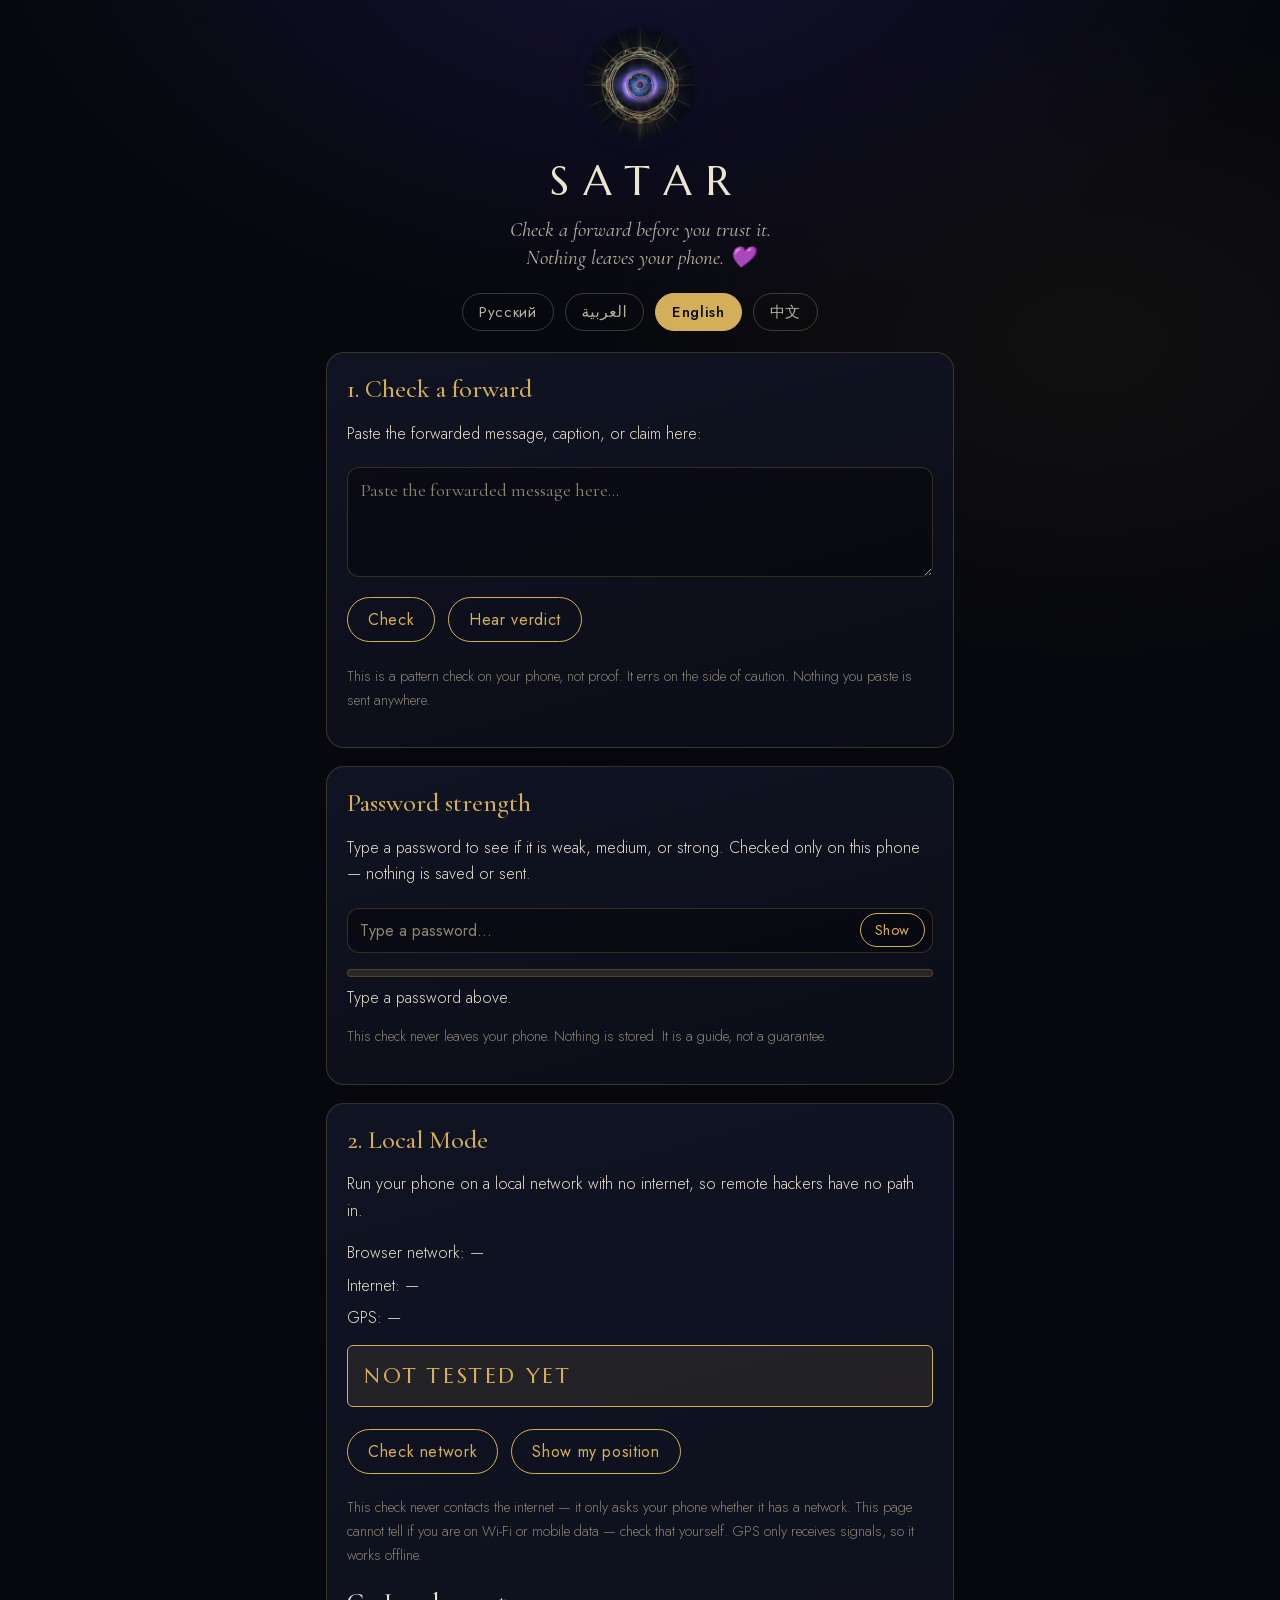
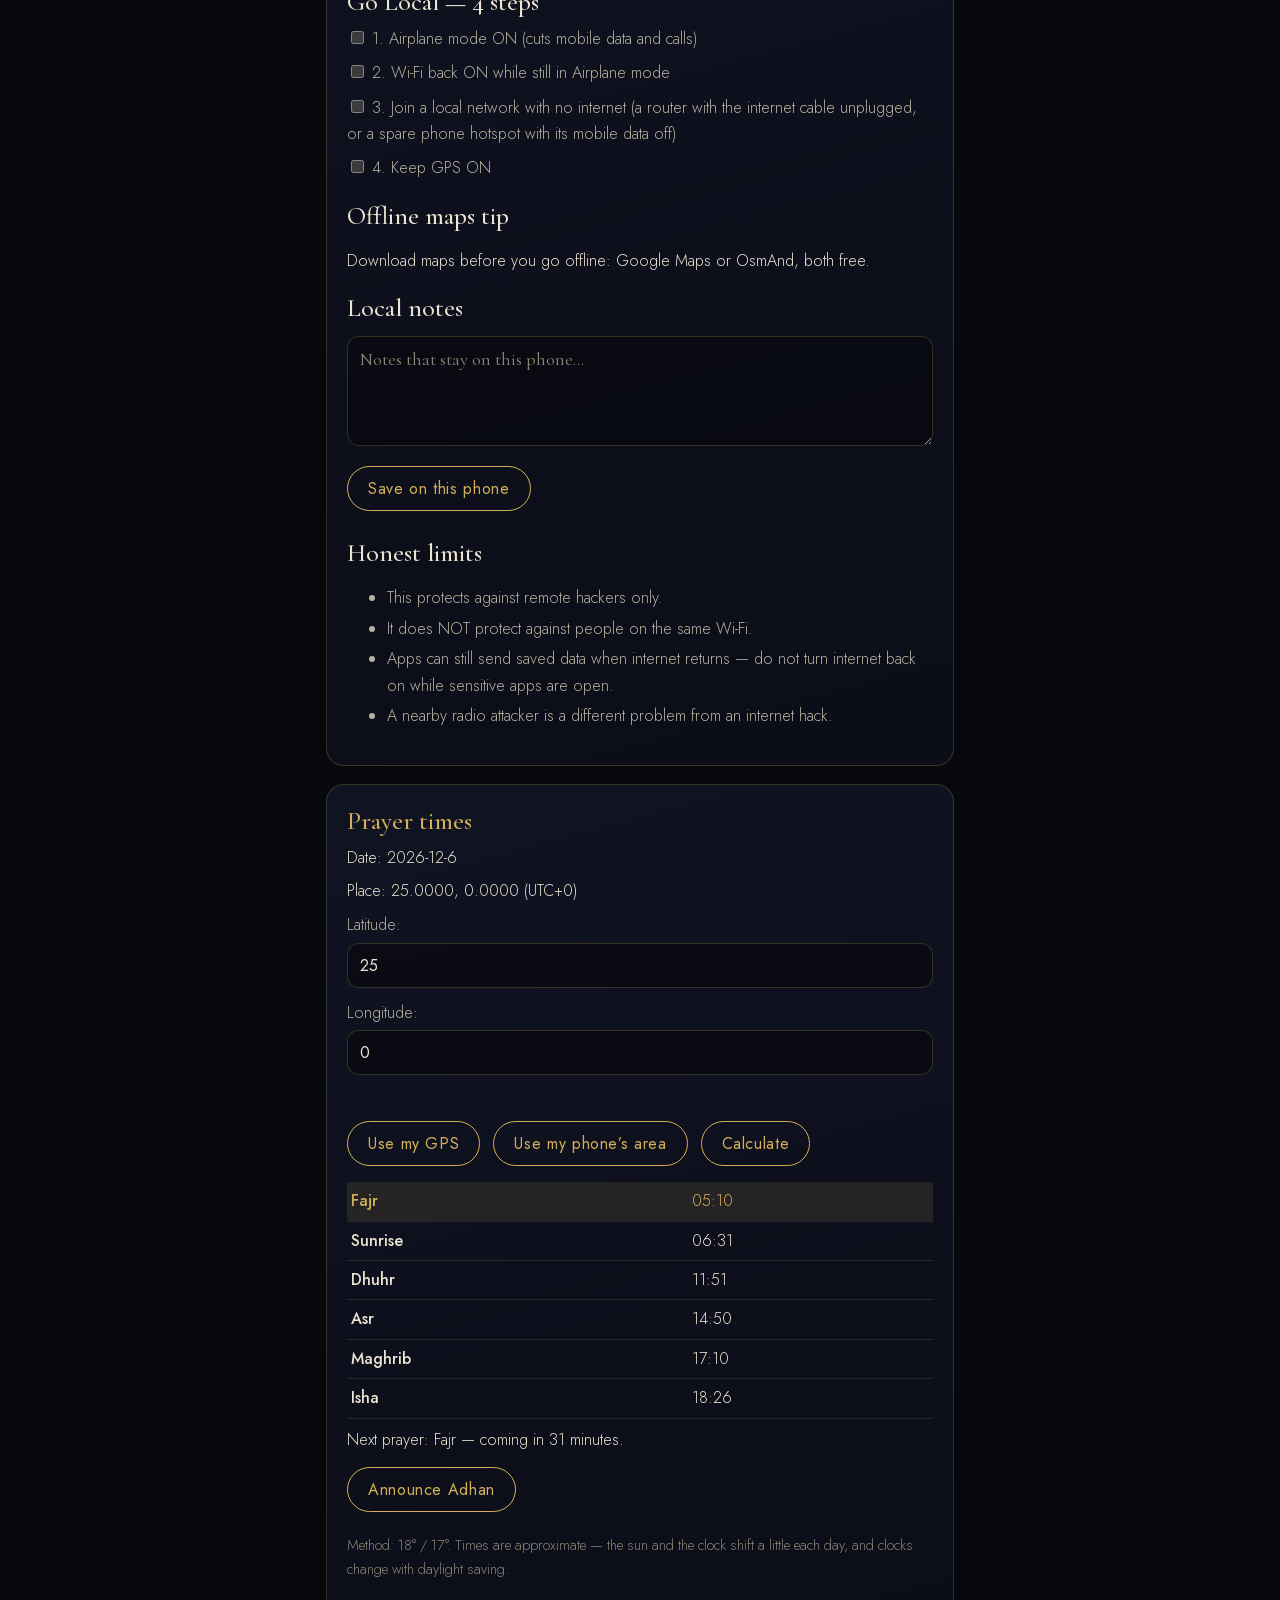
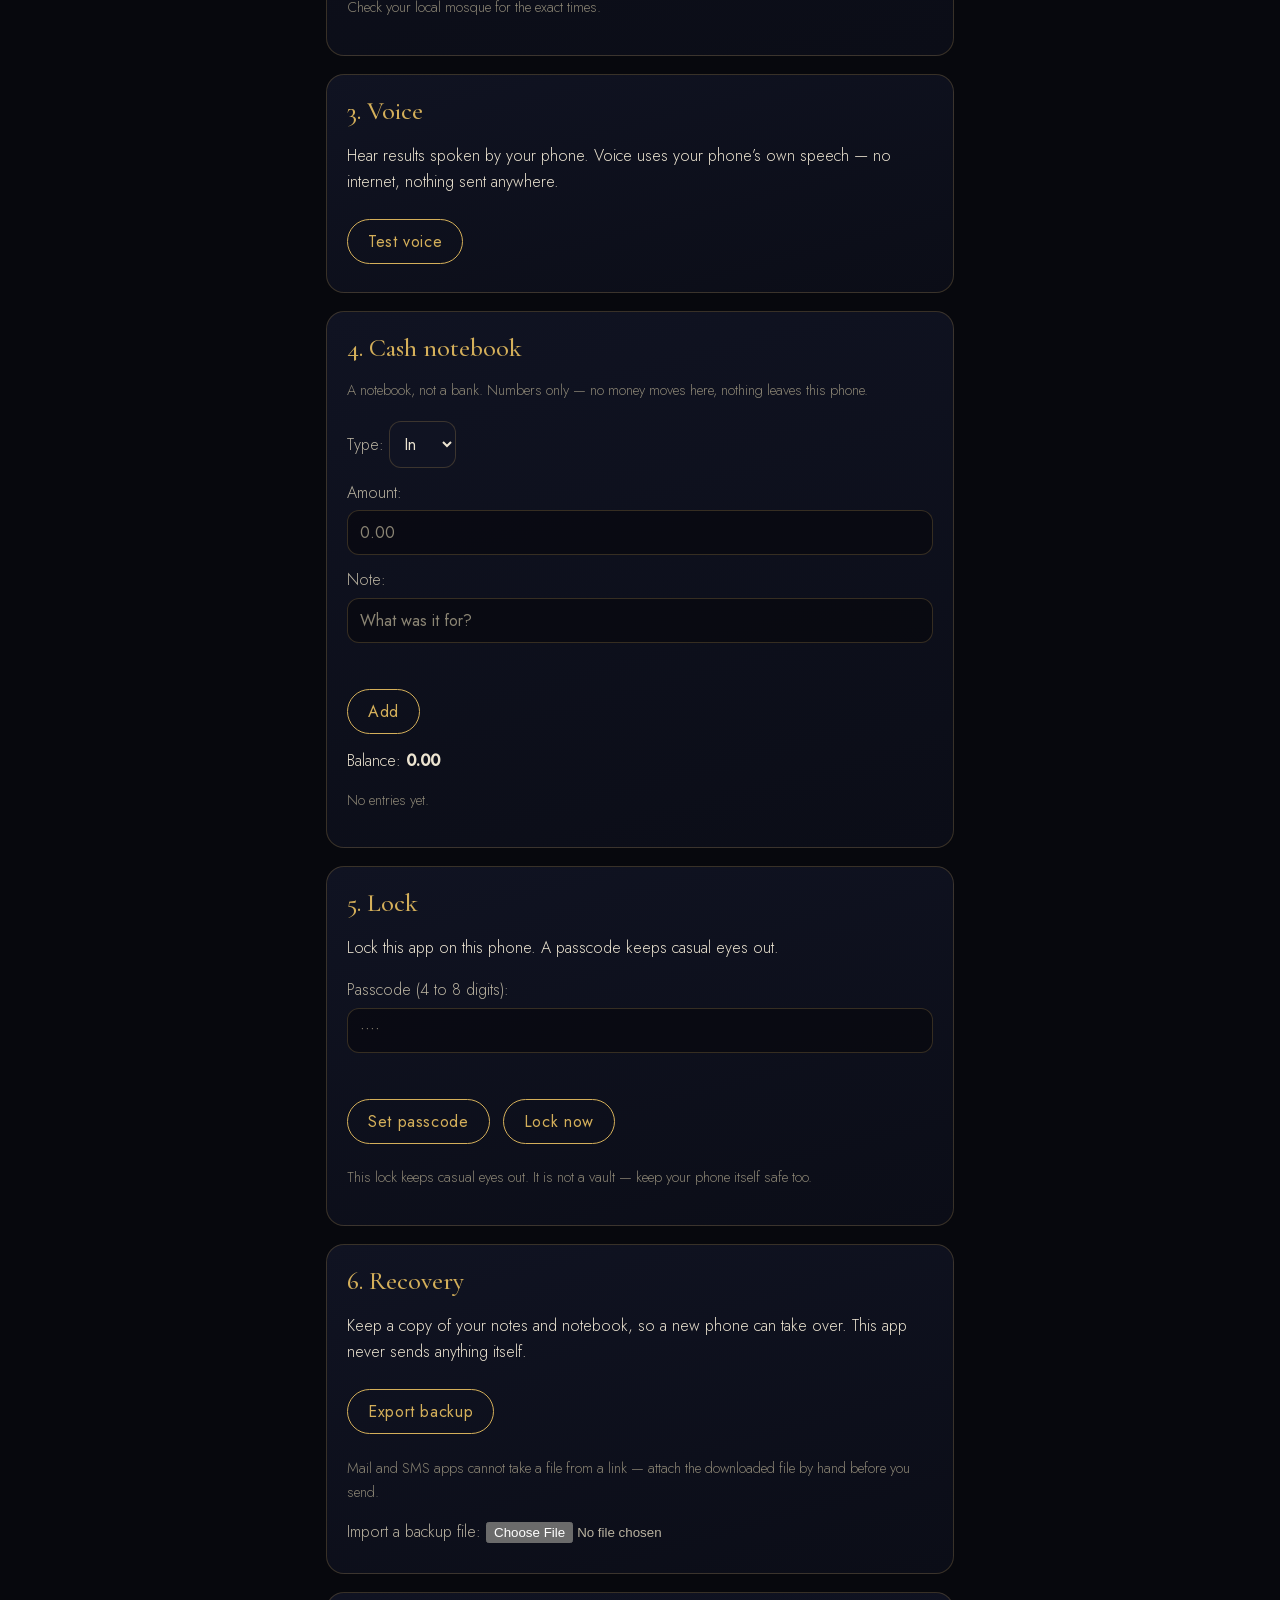
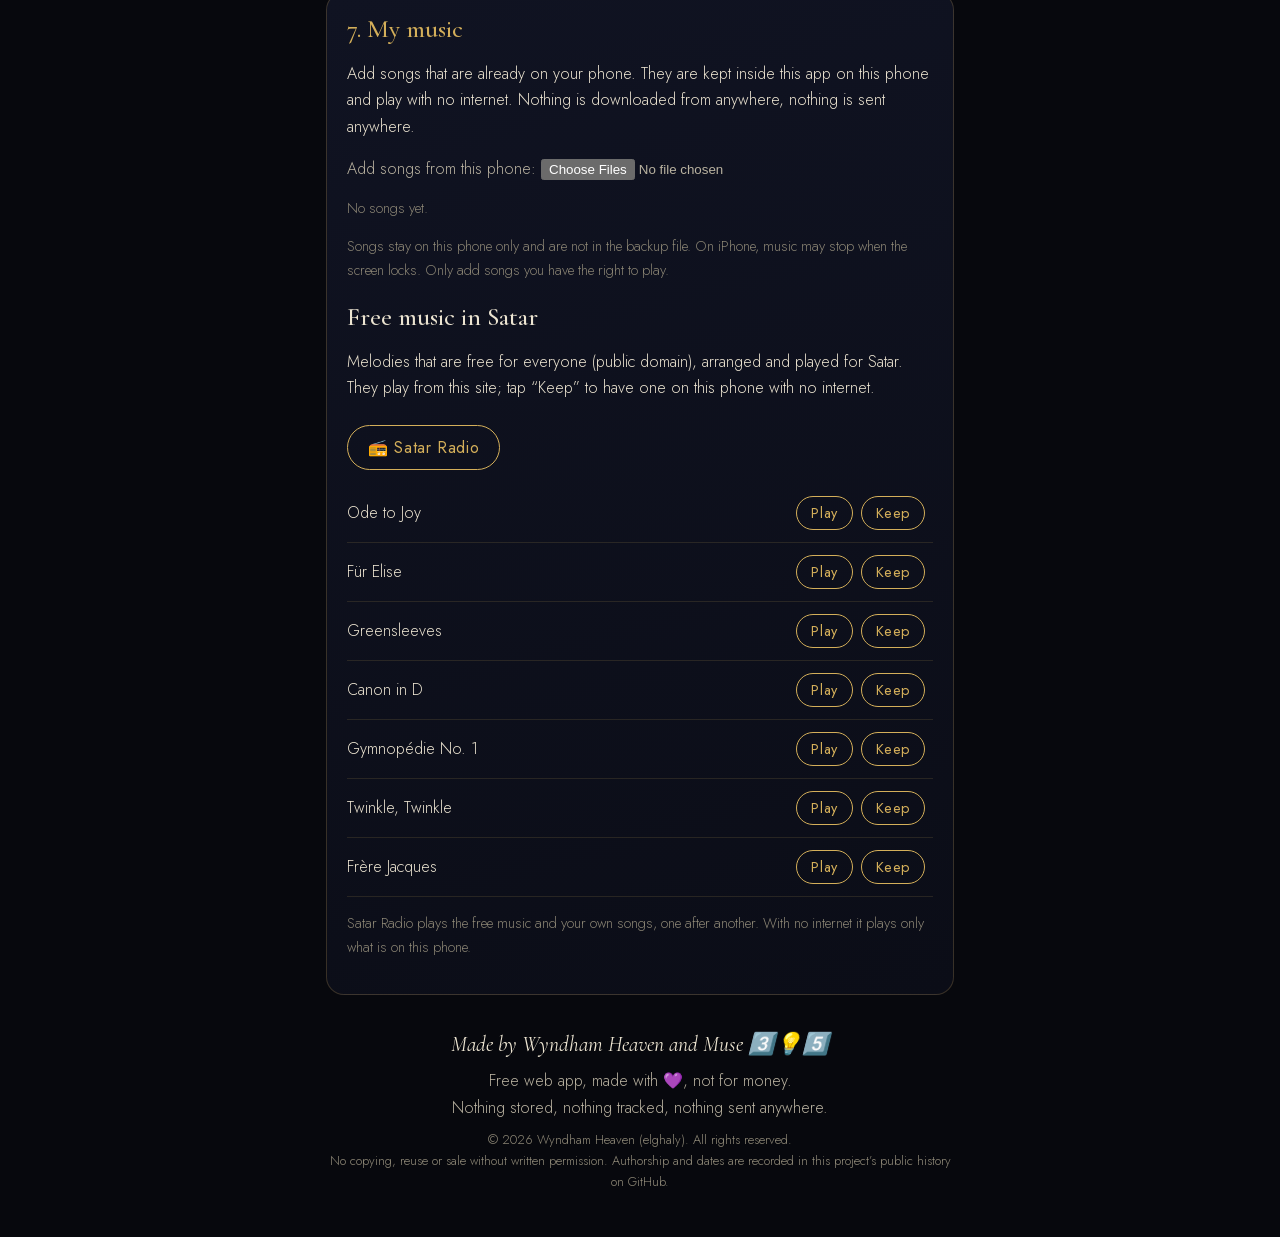
==== commit 0e83b78e: "Add offline password-strength card and UAE scam fixtures - Password strength checker on all three ed" ====
--- a/v3/index.html
+++ b/v3/index.html
@@ -6,10 +6,8 @@
 <title>Satar</title>
 <meta name="theme-color" content="#07080d">
 <link rel="stylesheet" href="../fonts/fonts.css">
-<link rel="manifest" href="arab.webmanifest">
 <link rel="icon" type="image/png" href="../icons/icon-192.png">
 <link rel="apple-touch-icon" href="../icons/apple-touch-icon.png">
-<meta name="apple-mobile-web-app-title" content="Satar">
 <style>
   :root {
     color-scheme: dark;
@@ -94,6 +92,15 @@
   #lockBox h2 { font-family: var(--caps); font-weight: 400; letter-spacing: 0.3em; text-transform: uppercase; color: var(--ivory); }
   #lockBox input { text-align: center; font-size: 1.4rem; letter-spacing: 0.4em; }
   .draftbanner { background: rgba(212, 175, 90, 0.14); color: var(--gold); border: 1px solid var(--gold-hair); border-radius: 12px; padding: 10px; text-align: center; margin: 12px 0; font-family: var(--caps); letter-spacing: 0.12em; }
+
+  .pw-wrap { position: relative; }
+  .pw-wrap input { padding-inline-end: 72px; }
+  .pw-toggle { position: absolute; inset-inline-end: 8px; top: 50%; transform: translateY(-50%); margin: 0; padding: 4px 10px; font-size: 0.85rem; }
+  .pw-meter { height: 8px; border-radius: 999px; background: rgba(212, 175, 90, 0.15); margin: 12px 0 8px; overflow: hidden; border: 1px solid rgba(212, 175, 90, 0.22); }
+  .pw-meter > i { display: block; height: 100%; width: 0%; border-radius: 999px; transition: width 0.25s ease, background 0.25s ease; background: var(--danger); }
+  .pw-meter.med > i { background: var(--gold); }
+  .pw-meter.strong > i { background: var(--safe); }
+  #pwResult { min-height: 1.2em; }
   @media (prefers-reduced-motion: reduce) { button { transition: none; } }
 </style>
 </head>
@@ -118,6 +125,19 @@
   <div id="result"></div>
   <p class="note" data-t="checkNote"></p>
 </section>
+
+<section id="pwSection">
+  <h2 data-t="pwTitle"></h2>
+  <p data-t="pwHint"></p>
+  <div class="pw-wrap">
+    <input type="password" id="pwInput" data-ph="pwPh" autocomplete="off" autocorrect="off" autocapitalize="off" spellcheck="false" inputmode="text">
+    <button type="button" class="small pw-toggle" id="pwToggle" data-t="pwShow" aria-pressed="false"></button>
+  </div>
+  <div class="pw-meter" id="pwMeter" aria-hidden="true"><i id="pwBar"></i></div>
+  <div id="pwResult"></div>
+  <p class="note" data-t="pwNote"></p>
+</section>
+
 
 <section>
   <h2 data-t="localTitle"></h2>
@@ -286,6 +306,7 @@
 rMoney: 'It promises money or a prize, or asks for payment.', aMoney: 'Do not pay, do not tap. Ask the sender directly.',
 rLink: 'It has a link or asks you to act, and I cannot verify it offline.', aLink: 'Do not tap yet. Check with the sender on a different channel first.',
 rSafe: 'No link, no code request, no money or prize found. This does not prove it is true — it only means the usual trap signs are missing.', aSafe: 'Still: if it later asks you to do something, check first.',
+rUrgent: 'It uses urgency or an account threat, and I cannot verify it offline.', aUrgent: 'Do not call numbers or tap anything in it. Check with the real institution on a channel you already trust.',
 localTitle: '2. Local Mode', localIntro: 'Run your phone on a local network with no internet, so remote hackers have no path in.',
 netLabel: 'Browser network:', inetLabel: 'Internet:', gpsLabel: 'GPS:',
 badgeNew: 'NOT TESTED YET', testBtn: 'Check network', gpsBtn: 'Show my position',
@@ -323,7 +344,22 @@
 radioBtn: '📻 Satar Radio', radioStop: 'Stop', radioNow: 'Now playing:', radioEmpty: 'Nothing to play yet.',
 radioNote: 'Satar Radio plays the free music and your own songs, one after another. With no internet it plays only what is on this phone.',
 recMailBody: 'Satar backup — I will attach the downloaded satar-backup.json file by hand.',
-recSmsBody: 'Satar backup — I will attach the downloaded file by hand.'
+recSmsBody: 'Satar backup — I will attach the downloaded file by hand.',
+pwTitle: 'Password strength', pwHint: 'Type a password to see if it is weak, medium, or strong. Checked only on this phone — nothing is saved or sent.',
+pwPh: 'Type a password…', pwShow: 'Show', pwHide: 'Hide',
+pwNote: 'This check never leaves your phone. Nothing is stored. It is a guide, not a guarantee.',
+pwEmpty: 'Type a password above.',
+pwWeak: 'WEAK', pwMed: 'MEDIUM', pwStrong: 'STRONG',
+pwRShort: 'Too short.', pwRCommon: 'Too common or easy to guess.',
+pwRLetters: 'Only letters — no numbers or symbols.',
+pwRSimple: 'Mostly one kind of character.',
+pwROk: 'Mixed types, but still short or missing a symbol.',
+pwRGood: 'Long and mixed — letters, numbers, and symbols.',
+pwTShort: 'Use at least 12 characters.',
+pwTCommon: 'Avoid names, years, and simple sequences.',
+pwTMix: 'Mix upper and lower case, a number, and a symbol.',
+pwTLonger: 'Make it longer and add a symbol you will remember.',
+pwTKeep: 'Still: never reuse it, and never send it in a chat.'
 },
 ar: {
 sub: 'تحقق من الرسالة قبل أن تثق بها. لا شيء يغادر هاتفك. 💜',
@@ -337,6 +373,7 @@
 rMoney: 'يعد بمال أو جائزة، أو يطلب دفعاً.', aMoney: 'لا تدفع ولا تضغط. اسأل المرسل مباشرة.',
 rLink: 'فيه رابط أو يطلب منك فعلاً، ولا أستطيع التحقق منه دون إنترنت.', aLink: 'لا تضغط بعد. تحقق مع المرسل عبر قناة أخرى أولاً.',
 rSafe: 'لم يُعثر على رابط ولا طلب رمز ولا مال أو جائزة. هذا لا يثبت أنها صحيحة — يعني فقط أن علامات الفخ المعتادة غير موجودة.', aSafe: 'مع ذلك: إذا طلب منك لاحقاً فعل شيء، تحقق أولاً.',
+rUrgent: 'فيها استعجال أو تهديد للحساب، ولا أستطيع التحقق منها دون إنترنت.', aUrgent: 'لا تتصل بأرقام فيها ولا تضغط على شيء. تحقق من الجهة الحقيقية عبر قناة تثق بها مسبقاً.',
 localTitle: '٢. الوضع المحلي', localIntro: 'شغّل هاتفك على شبكة محلية بلا إنترنت، حتى لا يجد المخترقون البعيدون طريقاً إليه.',
 netLabel: 'شبكة المتصفح:', inetLabel: 'الإنترنت:', gpsLabel: 'نظام تحديد المواقع:',
 badgeNew: 'لم يتم الاختبار بعد', testBtn: 'افحص الشبكة', gpsBtn: 'أظهر موقعي',
@@ -374,7 +411,22 @@
 radioBtn: '📻 راديو ستار', radioStop: 'إيقاف', radioNow: 'يُشغَّل الآن:', radioEmpty: 'لا يوجد ما يُشغَّل بعد.',
 radioNote: 'راديو ستار يشغّل الموسيقى المجانية وأغانيك واحدة بعد الأخرى. بلا إنترنت يشغّل فقط ما هو محفوظ على هذا الهاتف.',
 recMailBody: 'نسخة ستار الاحتياطية — سأرفق ملف satar-backup.json المنزّل بنفسي.',
-recSmsBody: 'نسخة ستار الاحتياطية — سأرفق الملف المنزّل بنفسي.'
+recSmsBody: 'نسخة ستار الاحتياطية — سأرفق الملف المنزّل بنفسي.',
+pwTitle: 'قوة كلمة المرور', pwHint: 'اكتب كلمة مرور لترى إن كانت ضعيفة أو متوسطة أو قوية. الفحص على هذا الهاتف فقط — لا يُحفظ شيء ولا يُرسل.',
+pwPh: 'اكتب كلمة مرور…', pwShow: 'أظهر', pwHide: 'أخفِ',
+pwNote: 'هذا الفحص لا يغادر هاتفك أبداً. لا يُخزَّن شيء. وهو دليل، وليس ضماناً.',
+pwEmpty: 'اكتب كلمة مرور أعلاه.',
+pwWeak: 'ضعيفة', pwMed: 'متوسطة', pwStrong: 'قوية',
+pwRShort: 'قصيرة جداً.', pwRCommon: 'شائعة أو سهلة التخمين.',
+pwRLetters: 'حروف فقط — بلا أرقام أو رموز.',
+pwRSimple: 'معظمها من نوع واحد من الأحرف.',
+pwROk: 'أنواع مختلطة، لكنها ما زالت قصيرة أو بلا رمز.',
+pwRGood: 'طويلة ومختلطة — حروف وأرقام ورموز.',
+pwTShort: 'استخدم ١٢ حرفاً على الأقل.',
+pwTCommon: 'تجنب الأسماء والسنوات والتسلسلات البسيطة.',
+pwTMix: 'امزج حروفاً كبيرة وصغيرة ورقماً ورمزاً.',
+pwTLonger: 'اجعلها أطول وأضف رمزاً تتذكره.',
+pwTKeep: 'مع ذلك: لا تعد استخدامها، ولا ترسلها في محادثة.'
 },
 zh: {
 sub: '转发之前先核查。任何内容都不会离开你的手机。💜',
@@ -388,6 +440,7 @@
 rMoney: '它承诺金钱或奖品，或要求付款。', aMoney: '不要付款，不要点击。直接问发件人。',
 rLink: '它有链接或要求你行动，而我离线无法核实。', aLink: '先不要点。先通过另一个渠道向发件人核实。',
 rSafe: '没有发现链接、索要验证码、金钱或奖品。这不能证明它是真的——只说明常见的陷阱迹象没有出现。', aSafe: '不过：如果它之后要求你做什么，先核查。',
+rUrgent: '它使用催促或账户威胁，而我离线无法核实。', aUrgent: '不要拨打其中的号码，也不要点任何内容。通过你已经信任的渠道向真实机构核实。',
 localTitle: '2. 本地模式', localIntro: '让你的手机运行在没有互联网的本地网络上，这样远程黑客就没有入口。',
 netLabel: '浏览器网络：', inetLabel: '互联网：', gpsLabel: '定位：',
 badgeNew: '尚未测试', testBtn: '检查网络', gpsBtn: '显示我的位置',
@@ -425,7 +478,22 @@
 radioBtn: '📻 Satar 电台', radioStop: '停止', radioNow: '正在播放：', radioEmpty: '暂时没有可播放的内容。',
 radioNote: 'Satar 电台依次播放免费音乐和你自己的歌曲。没有网络时，只播放这部手机上已有的。',
 recMailBody: 'Satar 备份——我会手动附上下载的 satar-backup.json 文件。',
-recSmsBody: 'Satar 备份——我会手动附上下载的文件。'
+recSmsBody: 'Satar 备份——我会手动附上下载的文件。',
+pwTitle: '密码强度', pwHint: '输入密码，查看是弱、中还是强。只在本机检查——不保存、不发送。',
+pwPh: '输入密码…', pwShow: '显示', pwHide: '隐藏',
+pwNote: '此检查不会离开你的手机。不会存储任何内容。这是参考，不是保证。',
+pwEmpty: '请在上方输入密码。',
+pwWeak: '弱', pwMed: '中', pwStrong: '强',
+pwRShort: '太短。', pwRCommon: '太常见或容易猜到。',
+pwRLetters: '只有字母——没有数字或符号。',
+pwRSimple: '字符种类单一。',
+pwROk: '有混合，但仍偏短或缺少符号。',
+pwRGood: '够长且混合——字母、数字和符号。',
+pwTShort: '至少使用 12 个字符。',
+pwTCommon: '避免姓名、年份和简单序列。',
+pwTMix: '混合大小写、数字和符号。',
+pwTLonger: '再加长，并加一个你能记住的符号。',
+pwTKeep: '仍须注意：不要重复使用，也不要在聊天里发送。'
 },
 ru: {
 sub: 'Проверьте пересланное сообщение, прежде чем ему доверять. Ничего не покидает ваш телефон. 💜',
@@ -451,6 +519,8 @@
 aLink: 'Пока не нажимайте. Сначала проверьте у отправителя другим способом.',
 rSafe: 'Не найдено ни ссылки, ни просьбы о коде, ни денег или приза. Это не доказывает, что это правда, — это значит лишь, что обычных признаков ловушки нет.',
 aSafe: 'Всё равно: если позже вас попросят что-то сделать, сначала проверьте.',
+rUrgent: 'Здесь срочность или угроза аккаунту, и я не могу проверить это без интернета.',
+aUrgent: 'Не звоните по номерам из сообщения и ничего не нажимайте. Проверьте в настоящем учреждении тем способом, которому вы уже доверяете.',
 localTitle: '2. Локальный режим',
 localIntro: 'Пусть ваш телефон работает в локальной сети без интернета — тогда у удалённых взломщиков не будет к нему пути.',
 netLabel: 'Сеть браузера:',
@@ -554,7 +624,22 @@
 radioEmpty: 'Пока нечего играть.',
 radioNote: 'Радио Сатар играет бесплатную музыку и ваши песни одну за другой. Без интернета — только то, что есть на этом телефоне.',
 recMailBody: 'Резервная копия Сатара — я сам прикреплю скачанный файл satar-backup.json.',
-recSmsBody: 'Резервная копия Сатара — я сам прикреплю скачанный файл.'
+recSmsBody: 'Резервная копия Сатара — я сам прикреплю скачанный файл.',
+pwTitle: 'Надёжность пароля', pwHint: 'Введите пароль, чтобы увидеть: слабый, средний или сильный. Проверка только на этом телефоне — ничего не сохраняется и не отправляется.',
+pwPh: 'Введите пароль…', pwShow: 'Показать', pwHide: 'Скрыть',
+pwNote: 'Эта проверка никогда не покидает телефон. Ничего не сохраняется. Это ориентир, а не гарантия.',
+pwEmpty: 'Введите пароль выше.',
+pwWeak: 'СЛАБЫЙ', pwMed: 'СРЕДНИЙ', pwStrong: 'СИЛЬНЫЙ',
+pwRShort: 'Слишком короткий.', pwRCommon: 'Слишком простой или распространённый.',
+pwRLetters: 'Только буквы — без цифр и символов.',
+pwRSimple: 'В основном один тип символов.',
+pwROk: 'Есть смесь, но всё ещё коротко или нет символа.',
+pwRGood: 'Длинный и смешанный — буквы, цифры и символы.',
+pwTShort: 'Используйте не меньше 12 символов.',
+pwTCommon: 'Избегайте имён, годов и простых последовательностей.',
+pwTMix: 'Смешайте заглавные и строчные, цифру и символ.',
+pwTLonger: 'Сделайте длиннее и добавьте символ, который запомните.',
+pwTKeep: 'И всё же: не используйте повторно и не отправляйте в чат.'
 }
 };
 
@@ -581,6 +666,11 @@
   ['langRu', 'langAr', 'langEn', 'langZh'].forEach(function (id) { el(id).classList.remove('on'); });
   el(LANG === 'ru' ? 'langRu' : LANG === 'ar' ? 'langAr' : LANG === 'en' ? 'langEn' : 'langZh').classList.add('on');
   el('badge').textContent = T('badgeNew');
+  if (el('pwToggle')) {
+    var pwShow = el('pwInput') && el('pwInput').type !== 'password';
+    el('pwToggle').textContent = pwShow ? T('pwHide') : T('pwShow');
+    if (el('pwResult')) renderPw();
+  }
   renderCash();
 }
 
@@ -599,19 +689,89 @@
     '<div style="font-size:1rem;font-weight:normal;margin-top:6px;"><b>' + esc(T('whatToDo')) + '</b> ' + esc(action) + '</div>';
 }
 
+
+var PW_COMMON = { password:1, password1:1, '123456':1, '12345678':1, '123456789':1, qwerty:1, abc123:1, admin:1, letmein:1, welcome:1, monkey:1, dragon:1, master:1, login:1, passw0rd:1, '111111':1, '000000':1, iloveyou:1, football:1, baseball:1, sunshine:1, princess:1, football1:1, '123123':1, '654321':1, '121212':1, '112233':1 };
+
+function scorePassword(raw) {
+  var p = String(raw || '');
+  if (!p) return { level: '', title: '', reason: T('pwEmpty'), tip: '', width: 0 };
+  var lower = p.toLowerCase();
+  var hasL = /[a-z\u0610-\u06FF\u0400-\u04FF\u4e00-\u9fff]/.test(p);
+  var hasU = /[A-Z]/.test(p);
+  var hasD = /\d/.test(p);
+  var hasS = /[^A-Za-z0-9\u0610-\u06FF\u0400-\u04FF\u4e00-\u9fff]/.test(p);
+  var kinds = (hasL ? 1 : 0) + (hasU ? 1 : 0) + (hasD ? 1 : 0) + (hasS ? 1 : 0);
+  var common = !!PW_COMMON[lower] || /^(.)\1{3,}$/.test(p) || /^(012345|12345|123456|abcdef|qwerty)/i.test(p);
+  if (p.length < 8 || common) {
+    return { level: 'weak', title: T('pwWeak'), reason: common ? T('pwRCommon') : T('pwRShort'), tip: common ? T('pwTCommon') : T('pwTShort'), width: 28 };
+  }
+  if (kinds <= 1) {
+    return { level: 'weak', title: T('pwWeak'), reason: hasL && !hasD && !hasS ? T('pwRLetters') : T('pwRSimple'), tip: T('pwTMix'), width: 34 };
+  }
+  if (p.length >= 12 && kinds >= 3 && hasS) {
+    return { level: 'strong', title: T('pwStrong'), reason: T('pwRGood'), tip: T('pwTKeep'), width: 100 };
+  }
+  return { level: 'medium', title: T('pwMed'), reason: T('pwROk'), tip: T('pwTLonger'), width: 62 };
+}
+
+function renderPw() {
+  var box = el('pwResult');
+  var meter = el('pwMeter');
+  var bar = el('pwBar');
+  var input = el('pwInput');
+  if (!box || !input) return;
+  var r = scorePassword(input.value);
+  meter.className = 'pw-meter' + (r.level === 'medium' ? ' med' : r.level === 'strong' ? ' strong' : '');
+  bar.style.width = (r.width || 0) + '%';
+  if (!r.level) {
+    box.className = '';
+    box.textContent = r.reason;
+    return;
+  }
+  var kind = r.level === 'strong' ? 'safe' : r.level === 'medium' ? 'unknown' : 'danger';
+  box.className = 'verdict ' + kind;
+  box.innerHTML = '<div>' + esc(r.title) + '</div>' +
+    '<div style="font-size:1rem;font-weight:normal;margin-top:6px;">' + esc(r.reason) + '</div>' +
+    '<div style="font-size:1rem;font-weight:normal;margin-top:6px;"><b>' + esc(T('whatToDo')) + '</b> ' + esc(r.tip) + '</div>';
+}
+
+function wirePw() {
+  var input = el('pwInput');
+  var tog = el('pwToggle');
+  if (!input || !tog) return;
+  input.addEventListener('input', renderPw);
+  // Never persist: clear any accidental autocomplete residue on leave.
+  input.addEventListener('blur', function () { /* value stays for UX while on page; never written to storage */ });
+  tog.addEventListener('click', function () {
+    var show = input.type === 'password';
+    input.type = show ? 'text' : 'password';
+    tog.setAttribute('aria-pressed', show ? 'true' : 'false');
+    tog.textContent = show ? T('pwHide') : T('pwShow');
+  });
+  renderPw();
+}
+
 var PATTERNS = {
-  code: [/code|otp|password|passcode/, /كود|رمز|كلمة السر|كلمة المرور/, /验证码|密码|口令/, /[Кк]од|[Пп]арол/],
-  send: [/send|share|give|tell me/, /أرسل|ارسل|شارك|اعط|أعط|اخبر|أخبر/, /发送|分享|告诉|给我/, /[Оо]тправ|[Пп]оделись|[Сс]ообщи|[Пп]ришл/],
-  link: [/https?:\/\/|www\./, /https?:\/\/|www\.|رابط/, /https?:\/\/|www\.|链接|网址/, /https?:\/\/|www\.|[Сс]сылк/],
-  urgent: [/urgent|act now|immediately|account (locked|suspended|closed)|verify (now|immediately)|limited time|last chance/, /عاجل|فورا|فوراً|حسابك (مغلق|موقوف|معلق)|تحقق (الآن|فورا)|وقت محدود|فرصة أخيرة/, /紧急|立即|马上|账户(被锁定|被冻结|已关闭)|立即验证|限时|最后机会/, /[Сс]рочно|[Нн]емедленно|[Сс]ейчас же|аккаунт (заблокирован|заморожен|закрыт)|[Пп]одтверд(и|ите) (сейчас|немедленно)|ограниченное время|последний шанс/],
-  money: [/send money|pay now|you (won|win)|prize|lottery|investment|double your money|bank account/, /أرسل مال|ادفع|ادفع الآن|ربحت|فزت|جائزة|يانصيب|استثمار|ضاعف مالك|حساب بنكي/, /汇款|付款|立即支付|你中奖了|中奖|彩票|投资|翻倍|银行账户/, /отправь деньги|заплат(и|ите) сейчас|вы (выиграли|победили)|приз|лотерея|инвестици|удво(й|ить) деньги|банковский сч[её]т/],
+  code: [/code|otp|password|passcode|\bpin\b/, /كود|رمز|كلمة السر|كلمة المرور|رمز التحقق/, /验证码|密码|口令|校验码/, /[Кк]од|[Пп]арол/],
+  send: [/send|share|give|tell me|enter (your |the )?(code|otp|password|pin)/, /أرسل|ارسل|شارك|اعط|أعط|اخبر|أخبر|أدخل (الكود|الرمز|رمز التحقق)/, /发送|分享|告诉|给我|输入(验证码|密码)/, /[Оо]тправ|[Пп]оделись|[Сс]ообщи|[Пп]ришл|[Вв]веди(те)? (код|пароль)/],
+  link: [/https?:\/\/|www\./, /(?![^\s]*@)(?:[a-z0-9](?:[a-z0-9-]{0,61}[a-z0-9])?\.)+(?:com|net|org|xyz|info|top|icu|click|link|live|site|online|shop|app|co|io|biz|cc|tk|ml|ga|cf|gq|ru|cn|me|tv|pw|work|club|vip|pro|dev|tech|store|zip|mov|ly|to|page|web|cloud|cfd)(?:\/[^\s]*)?/i, /https?:\/\/|www\.|رابط/, /https?:\/\/|www\.|链接|网址/, /https?:\/\/|www\.|[Сс]сылк/],
+  urgent: [/urgent|act now|immediately|account(?:\s+\w+){0,4}\s+(?:locked|suspended|closed|blocked)|(?:your\s+)?account\s+has\s+been\s+(?:locked|suspended|closed|blocked)|(?:locked|suspended|closed|blocked)\s+account|(?:your\s+)?card\s+(?:is\s+)?(?:locked|blocked|suspended)|verify\s+(?:now|immediately)|limited time|last chance|update (?:your )?(?:details|information|data)|parcel (?:is )?(?:held|pending|stuck)|within 24 hours/, /عاجل|فورا|فوراً|حسابك (مغلق|موقوف|معلق)|تم إيقاف حسابك|تم ايقاف حسابك|تحقق (الآن|فورا)|وقت محدود|فرصة أخيرة|حدث بياناتك|حدّث بياناتك|حدثي بياناتك|بطاقتك (موقوفة|محظورة|موقفة|مجمدة)|تم إيقاف بطاقتك|طردك معلق|شحنتك بانتظار|خلال (24|٢٤) ساعة/, /紧急|立即|马上|账户(被锁定|被冻结|已关闭|被暂停|已暂停)|立即验证|限时|最后机会|更新(您的)?(资料|信息|数据)/, /[Сс]рочно|[Нн]емедленно|[Сс]ейчас же|аккаунт (заблокирован|заморожен|закрыт)|[Пп]одтверд(и|ите) (сейчас|немедленно)|ограниченное время|последний шанс/],
+  money: [/send money|pay now|you (won|win)|prize|lottery|investment|double your money|bank account|unpaid fine|pay (the |your )?fine|customs (fee|duty|charges)|claim .{0,24}prize|won (aed|usd|\$|€)/i, /أرسل مال|ادفع|ادفع الآن|لدفع|ربحت|فزت|جائزة|يانصيب|استثمار|ضاعف مالك|حساب بنكي|غرامة|مخالفة|رسوم|سداد|سدّد|سدد|دفع (الرسوم|المخالفة|الغرامة)/, /汇款|付款|立即支付|你中奖了|中奖|彩票|投资|翻倍|银行账户/, /отправь деньги|заплат(и|ите) сейчас|вы (выиграли|победили)|приз|лотерея|инвестици|удво(й|ить) деньги|банковский сч[её]т/],
   act: [/tap|click|download|forward this|share this/, /اضغط|انقر|حمّل|حمل|أعد التوجيه|أعد الإرسال|شارك هذا/, /点击|下载|转发|分享/, /нажм|клик|скача|перешл|поделись этим/]
 };
 
 function matchAny(group, text, latinLower) {
   var pats = PATTERNS[group];
   for (var i = 0; i < pats.length; i++) {
-    if (pats[i].test(text) || pats[i].test(latinLower)) return true;
+    var sources = [text, latinLower];
+    for (var s = 0; s < sources.length; s++) {
+      var src = sources[s];
+      var m = pats[i].exec(src);
+      if (!m) continue;
+      // Do not treat the domain in an email address as a link.
+      if (group === 'link' && m.index > 0 && src.charAt(m.index - 1) === '@') continue;
+      return true;
+    }
   }
   return false;
 }
@@ -635,7 +795,8 @@
     var src = text, m = pats[i].exec(text);
     if (!m) { src = latinLower; m = pats[i].exec(latinLower); }
     if (!m) continue;
-    var w = wholeWord(src, m.index, m.index + m[0].length, /^(https?:\/\/|www\.)/i.test(m[0]));
+    if (group === 'link' && m.index > 0 && src.charAt(m.index - 1) === '@') continue;
+    var w = wholeWord(src, m.index, m.index + m[0].length, /^(https?:\/\/|www\.)/i.test(m[0]) || /\./.test(m[0]));
     if (w && out.indexOf(w) < 0) out.push(w);
   }
   return out;
@@ -678,8 +839,12 @@
     kind = 'danger'; title = T('vDanger'); reason = T('rCode'); action = T('aCode'); groups = ['code', 'send'];
   } else if (hasLink && urgent) {
     kind = 'danger'; title = T('vDanger'); reason = T('rLinkUrg'); action = T('aLinkUrg'); groups = ['link', 'urgent'];
+  } else if (hasCode && urgent) {
+    kind = 'danger'; title = T('vDanger'); reason = T('rCode'); action = T('aCode'); groups = ['code', 'urgent'];
   } else if (money) {
     kind = 'danger'; title = T('vDanger'); reason = T('rMoney'); action = T('aMoney'); groups = ['money'];
+  } else if (urgent) {
+    kind = 'unknown'; title = T('vUnknown'); reason = T('rUrgent'); action = T('aUrgent'); groups = ['urgent'];
   } else if (hasLink || act) {
     kind = 'unknown'; title = T('vUnknown'); reason = T('rLink'); action = T('aLink'); groups = ['link', 'act'];
   } else {
@@ -1495,11 +1660,13 @@
   } catch (e) {}
 })();
 
+wirePw();
 if ('serviceWorker' in navigator) {
-  window.addEventListener('load', function () {
-    navigator.serviceWorker.register('../sw.js', { scope: '../' }).catch(function () {});
+  navigator.serviceWorker.getRegistrations().then(function (rs) {
+    rs.forEach(function (r) { r.unregister(); });
   });
 }
+window.addEventListener('beforeinstallprompt', function (e) { e.preventDefault(); });
 </script>
 </body>
 </html>
